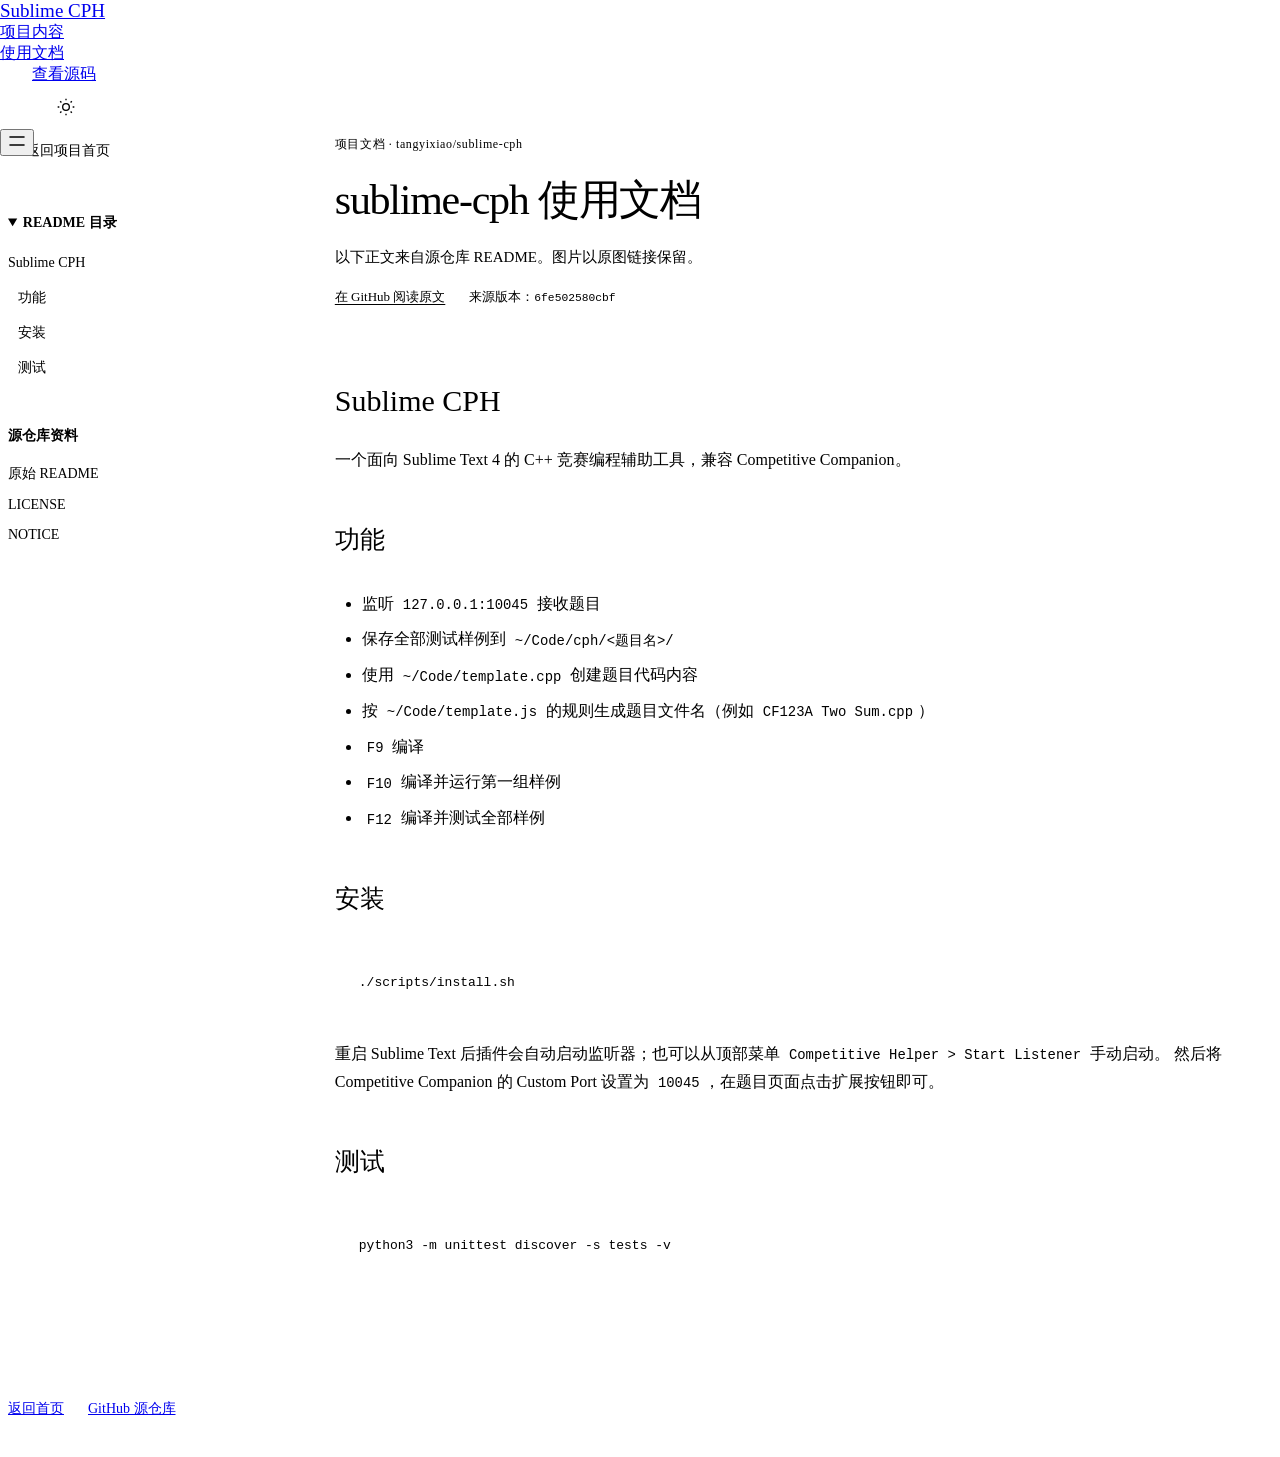
==== docs.html @ 9356278b "docs(pages): add project introduction website" ====
<!doctype html>
<html lang="zh-CN" data-project="sublime-cph" data-docs="true"><head>
<meta charset="utf-8"><meta name="viewport" content="width=device-width, initial-scale=1">
<title>sublime-cph · 使用文档</title><link rel="stylesheet" href="assets/system.css"><link rel="stylesheet" href="assets/ui/cards.css"><link rel="stylesheet" href="assets/motion/motion.css"><link rel="stylesheet" href="assets/layout/layout.css"><link rel="stylesheet" href="assets/page.css"><!-- <html lang="en" data-radius="sharp">; keep this <style> after the links: layout.css resets --ly-scale -->
<style>
:root {
  --p-bg: #fafafa; --p-surface: #f0f1f3; --p-ink: #171717; --p-muted: #595959;
  --p-accent: #1748ca; --p-accent-ink: #fafafa; --p-action: #1748ca; --p-action-ink: #fafafa;
  --p-inv-bg: #171717; --p-inv-surface: #242424; --p-inv-ink: #fafafa; --p-inv-muted: #9b9b9b;
  --p-inv-accent: #fafafa; --p-inv-accent-ink: #171717; --p-inv-action: #fafafa; --p-inv-action-ink: #171717;
  --font-display: "Geist", system-ui, sans-serif;
  --font-text: "Geist", system-ui, sans-serif;
  --font-mono: "Geist Mono", ui-monospace, "SFMono-Regular", Menlo, Consolas, monospace;
  --display-weight: 500;
  --display-tracking: -0.035em;
  --display-tracking-xl: -0.045em;
}
</style><style>html[data-theme="light"]{--p-bg:#fafafa;--p-surface:#f0f1f3;--p-ink:#171717;--p-muted:#595959;--p-accent:#1748ca;--p-accent-ink:#ffffff;--p-action:#1748ca;--p-action-ink:#ffffff;color-scheme:light}html[data-theme="dark"]{--p-bg:#131517;--p-surface:#202427;--p-ink:#f0f1f2;--p-muted:#b5bbc1;--p-accent:#a4c2ff;--p-accent-ink:#131517;--p-action:#a4c2ff;--p-action-ink:#131517;color-scheme:dark}</style><script src="assets/theme.js"></script><link rel="icon" href="favicon.svg" type="image/svg+xml">
<link rel="stylesheet" href="assets/docs.css"></head><body class="docs-page">
<header class="nav"><div class="wrap nav__bar"><a class="skip-link" href="#docs-content">跳到正文</a><a class="nav__logo" href="index.html#top">Sublime CPH</a><nav class="nav__links" aria-label="章节导航"><div class="nav__item"><a class="nav__link" href="index.html#work">项目内容</a></div><div class="nav__item"><a class="nav__link" href="docs.html">使用文档</a></div></nav><div class="nav__actions"><a class="btn btn--primary" href="https://github.com/tangyixiao/sublime-cph">查看源码</a><button class="theme-toggle" type="button" data-theme-toggle aria-label="切换深浅色" aria-pressed="false"><svg width="20" height="20" viewBox="0 0 24 24" fill="none" stroke="currentColor" stroke-width="1.6" aria-hidden="true"><circle cx="12" cy="12" r="4"/><path d="M12 2v2m0 16v2M2 12h2m16 0h2M5 5l1.5 1.5m11 11L19 19M5 19l1.5-1.5m11-11L19 5"/></svg></button></div><button class="nav__toggle" type="button" aria-expanded="false" aria-label="菜单"><svg width="18" height="18" viewBox="0 0 18 18" aria-hidden="true"><path d="M2 5h14M2 13h14" stroke="currentColor" stroke-width="1.6" stroke-linecap="round"/></svg></button></div></header>
<main class="docs-shell wrap" id="top">
<aside class="docs-sidebar" aria-label="文档导航">
<a class="docs-home" href="index.html">← 返回项目首页</a>
<details class="docs-toc" open><summary>README 目录</summary><nav aria-label="README 目录"><ol><li class="docs-level-1"><a href="#sublime-cph">Sublime CPH</a></li><li class="docs-level-2"><a href="#功能">功能</a></li><li class="docs-level-2"><a href="#安装">安装</a></li><li class="docs-level-2"><a href="#测试">测试</a></li></ol></nav></details>
<div class="docs-resources"><p>源仓库资料</p><ul><li><a href="https://github.com/tangyixiao/sublime-cph/blob/6fe502580cbfbc0ceaa8765ccc23010ea24d1a0c/README.md">原始 README</a></li><li><a href="https://github.com/tangyixiao/sublime-cph/blob/6fe502580cbfbc0ceaa8765ccc23010ea24d1a0c/LICENSE">LICENSE</a></li><li><a href="https://github.com/tangyixiao/sublime-cph/blob/6fe502580cbfbc0ceaa8765ccc23010ea24d1a0c/NOTICE">NOTICE</a></li></ul></div>
</aside>
<div class="docs-main"><header class="docs-heading"><p class="docs-eyebrow">项目文档 · tangyixiao/sublime-cph</p>
<h1>sublime-cph 使用文档</h1><p>以下正文来自源仓库 README。图片以原图链接保留。</p>
<div class="docs-source"><a href="https://github.com/tangyixiao/sublime-cph/blob/6fe502580cbfbc0ceaa8765ccc23010ea24d1a0c/README.md">在 GitHub 阅读原文</a><span>来源版本：<code>6fe502580cbf</code></span></div></header>
<article class="docs-markdown" id="docs-content" tabindex="-1"><h1 id="sublime-cph">Sublime CPH</h1>
<p>一个面向 Sublime Text 4 的 C++ 竞赛编程辅助工具，兼容 Competitive Companion。</p>
<h2 id="功能">功能</h2>
<ul>
<li>监听 <code>127.0.0.1:10045</code> 接收题目</li>
<li>保存全部测试样例到 <code>~/Code/cph/&lt;题目名&gt;/</code></li>
<li>使用 <code>~/Code/template.cpp</code> 创建题目代码内容</li>
<li>按 <code>~/Code/template.js</code> 的规则生成题目文件名（例如 <code>CF123A Two Sum.cpp</code>）</li>
<li><code>F9</code> 编译</li>
<li><code>F10</code> 编译并运行第一组样例</li>
<li><code>F12</code> 编译并测试全部样例</li>
</ul>
<h2 id="安装">安装</h2>
<pre><code class="language-bash">./scripts/install.sh
</code></pre>
<p>重启 Sublime Text 后插件会自动启动监听器；也可以从顶部菜单 <code>Competitive Helper &gt; Start Listener</code> 手动启动。
然后将 Competitive Companion 的 Custom Port 设置为 <code>10045</code>，在题目页面点击扩展按钮即可。</p>
<h2 id="测试">测试</h2>
<pre><code class="language-bash">python3 -m unittest discover -s tests -v
</code></pre>
</article>
</div></main><footer class="docs-footer wrap"><a href="index.html">返回首页</a><a href="https://github.com/tangyixiao/sublime-cph">GitHub 源仓库</a></footer>
<script type="module" src="assets/system.js"></script></body></html>
---- assets/page.css ----
/* Page composition over the unmodified taste system. Source excerpts and photographs are the work. */
:root{--font-text:"Geist","PingFang SC","Microsoft YaHei",sans-serif;--font-display:"Geist","PingFang SC","Microsoft YaHei",sans-serif}
h1,h2,h3{font-weight:500;text-wrap:balance}h1{max-width:16ch}p{line-height:1.75}.nav__logo{font-size:19px;max-width:45%;overflow-wrap:anywhere}.nav__links{margin-left:auto}.nav__actions{margin-left:32px}.project-fact{margin-top:32px;font-size:14px;color:var(--muted)}
.hero__text{min-width:0}.hero__lead{max-width:40ch}.hero__media.material-media{background:none;border:0;box-shadow:none}.hero__media.material-media> *{width:100%;height:100%;display:block}.material-media .source-preview{height:100%;min-height:480px}.project-picture{display:block;overflow:hidden;width:100%;height:100%;background:var(--surface)}.project-picture img{width:100%;height:100%;object-fit:cover;display:block}.picture--contain img{object-fit:contain}.picture--contain{background:var(--surface)}
.material-stage{overflow:hidden;min-height:0}.material-stage>.project-picture{border-radius:0;background:transparent}.material-stage .picture--contain img{object-fit:contain}.source-preview{display:flex;flex-direction:column;border:1px solid var(--line);background:var(--surface);overflow:hidden;border-radius:var(--r-lg);color:var(--ink)}.source-path{font:500 14px/1.5 var(--font-mono);padding:20px 24px;border-bottom:1px solid var(--line);overflow-wrap:anywhere}.source-preview pre{margin:0;padding:28px 24px;overflow:auto;white-space:pre-wrap;overflow-wrap:anywhere;min-height:0;font:400 15px/1.85 var(--font-mono);color:var(--ink)}
.project-fact:empty{display:none}.statement-source{margin-top:48px;height:320px}.statement-source .source-preview{height:100%}.hero--statement h1{max-width:18ch}.hero--statement .hero__lead{max-width:62ch}.hero--statement .hero__in{max-width:none}
.hero__head{display:grid;grid-template-columns:minmax(0,7fr) minmax(0,4fr);gap:72px}.hero--product h1{font-size:clamp(42px,5vw,72px);max-width:18ch;letter-spacing:-.035em;line-height:1.1}.hero--product .hero__lead{margin-top:0}.hero--product .material-stage{height:100%;min-height:260px;margin-top:32px}.product-intro{align-self:start}.product-intro .project-fact{margin-top:24px}
.work-grid{display:grid;grid-template-columns:minmax(0,5fr) minmax(0,6fr);gap:calc(100% / 12 + 24px)}.feature-rows{margin:0;padding:0;list-style:none}.feature-rows li{padding:24px 0;border-bottom:1px solid var(--line)}.feature-rows li:first-child{padding-top:0}.feature-rows h3{font-size:24px;line-height:1.4;margin:0 0 12px}.feature-rows p{margin:0;font-size:16px;line-height:1.75}.work-material{min-width:0;min-height:400px}.usage-block{height:100%;background:var(--surface);padding:32px;border:1px solid var(--line);border-radius:var(--r-lg);display:flex;flex-direction:column;gap:24px;justify-content:center}.usage-block>p{font-size:20px;margin:0}.usage-block pre{font:400 16px/1.8 var(--font-mono);margin:0;white-space:pre-wrap;overflow-wrap:anywhere}.usage-block .link{align-self:flex-start}.supporting-pictures{display:grid;grid-template-columns:1fr;gap:24px;height:100%;max-height:480px}.supporting-pictures>.project-picture{min-height:0;max-height:228px}.supporting-pictures>.project-picture:only-child{max-height:480px}
.photo-pair{display:grid;grid-template-columns:1fr 1fr;gap:24px;height:calc(100% - 140px);min-height:300px;max-height:520px}.photo-pair a{display:block;overflow:hidden}.photo-pair img{width:100%;height:100%;object-fit:cover;display:block}.flag-field{display:grid;grid-template-columns:repeat(4,1fr);gap:48px;align-items:center;justify-items:center;width:100%;height:100%}.flag-field a{display:block;width:100%;overflow:hidden}.flag-field img{display:block;width:100%;height:auto;max-height:320px;object-fit:contain;image-rendering:auto}
.closing-head{display:grid;grid-template-columns:1fr auto;gap:24px 72px;align-content:start}.closing-head h2{grid-column:1;font-size:clamp(30px,3.4vw,48px);margin:0}.closing-head>p{grid-column:1;max-width:68ch;margin:0;font-size:17px}.closing-head>.btn{grid-column:2;grid-row:1/3;align-self:start}.closing-directory{display:flex;flex-direction:column;justify-content:flex-end;min-height:0}.footer.closing>.wrap{display:grid;grid-template-rows:1fr 1fr;gap:48px}.footer__grid{display:grid;grid-template-columns:1fr 1fr;gap:48px}.footer-name{font-size:32px;line-height:1.3;font-weight:500;margin:0 0 16px}.footer__grid p{font-size:16px}.resource-links{display:grid;grid-template-columns:1fr 1fr;gap:18px 32px;align-content:start}.resource-links .link{font-size:16px;overflow-wrap:anywhere;justify-self:start}.footer__legal{display:flex;align-items:baseline;flex-wrap:wrap;gap:24px;font-size:13px;border-top:1px solid var(--line);margin-top:48px;padding-top:24px}.credits summary{cursor:pointer}.credits ul{padding-left:16px}.credits a{overflow-wrap:anywhere}
html[data-project="OJ-NEXUS"] .source-preview,html[data-project="OJ-NEXUS"] .usage-block{border-radius:4px}html[data-project="OJ-NEXUS"] *{animation:none!important}
@media(min-width:640px) and (max-width:1023px){.work-grid{grid-template-columns:1fr;gap:32px}.feature-rows{display:grid;grid-template-columns:repeat(3,1fr);gap:24px}.feature-rows li{padding:0;border:0}.feature-rows h3{font-size:20px}.work-material{min-height:260px;height:300px}.hero__head{gap:32px}.material-media .source-preview{min-height:240px}.photo-pair{height:440px}.statement-source{height:300px}}
@media(max-width:639px){.nav__logo{font-size:16px;max-width:48%}.nav__actions{margin-left:auto}.nav__actions .btn{padding-inline:16px;font-size:14px}.hero--split h1,.hero--statement h1,.hero--product h1{font-size:clamp(30px,9vw,38px);line-height:1.15;max-width:18ch}.hero__lead{font-size:18px;line-height:1.65}.project-fact{margin-top:16px;font-size:13px}.hero__media.material-media{height:auto;min-height:0;flex:1}.material-media .source-preview{min-height:0;height:100%}.source-path{padding:12px 16px;font-size:13px}.source-preview pre{padding:16px;font-size:13px;line-height:1.7}.hero__head{display:block}.hero--product .hero__lead{margin-top:20px}.hero--product .material-stage{min-height:180px;margin-top:24px;flex:1}.hero--product .hero__in{display:flex;flex-direction:column}.hero--product .product-intro .project-fact{margin-top:16px}.work-grid{grid-template-columns:1fr;gap:32px}.feature-rows{display:block}.feature-rows li{padding:16px 0}.feature-rows h3{font-size:20px;margin-bottom:8px}.feature-rows p{font-size:16px}.work-material{min-height:220px;height:260px}.usage-block{padding:24px;gap:16px}.usage-block pre{font-size:14px}.photo-pair{grid-template-columns:1fr;gap:16px;height:calc(100% - 130px);max-height:none;min-height:0}.photo-pair a{min-height:180px}.flag-field{grid-template-columns:repeat(2,1fr);gap:24px}.flag-field img{max-height:140px}.statement-source{height:220px;margin-top:24px}.closing-head{display:flex;flex-direction:column;gap:24px}.closing-head>p{font-size:16px}.closing-head>.btn{align-self:stretch}.footer.closing>.wrap{grid-template-rows:auto 1fr;gap:48px}.footer__grid{grid-template-columns:1fr;gap:24px}.footer-name{font-size:28px}.resource-links{gap:16px}.footer__legal{margin-top:32px;gap:16px}.supporting-pictures{max-height:260px;grid-template-columns:1fr 1fr;gap:12px}.supporting-pictures>.project-picture{max-height:none}.photo-pair img{object-fit:cover}#work:has(.work-grid){--hm:2}#use{--hm:2}}
.skip-link{position:absolute;left:-10000px;top:auto;width:1px;height:1px;overflow:hidden}.skip-link:focus{left:var(--gutter);top:8px;width:auto;height:auto;background:var(--bg);padding:16px;z-index:20}.hero__head>:first-child{grid-column:1}.hero__head>.product-intro{grid-column:2}.hero--product .hero__stage.material-stage{border-radius:0}
@media(min-width:640px) and (max-width:1023px){.work-material{height:42vh;min-height:320px}.supporting-pictures{max-height:none}.supporting-pictures>.project-picture:only-child{max-height:none}.supporting-pictures>.project-picture{max-height:none;flex:1}.supporting-pictures{grid-template-rows:1fr 1fr}}
@media(max-width:639px){#work:has(.work-grid),#use{--hm:1}.nav__logo{max-width:53%;font-size:15px}.nav__actions{margin-left:auto}.nav__actions .btn{padding-inline:12px}.hero--product .hero__stage.material-stage{aspect-ratio:auto;flex:1}.hero__head>:first-child,.hero__head>.product-intro{grid-column:auto}}
.theme-toggle{height:44px;width:44px;display:grid;place-items:center;flex:0 0 44px;cursor:pointer;color:var(--ink);background:transparent;border:1px solid var(--line);border-radius:var(--r-btn);margin-left:12px;transition:background 180ms,transform 180ms}.theme-toggle:hover{background:var(--surface)}.theme-toggle:active{transform:translateY(1px)}.theme-toggle:focus-visible{outline:2px solid var(--accent);outline-offset:3px}
@media(min-width:1024px){.work-material{height:500px;min-height:500px}.work-material>.source-preview{height:100%}.hero--split h1{font-size:clamp(38px,4.5vw,64px)}}
@media(max-width:639px){.nav__logo{max-width:42%;font-size:14px}.nav__actions{margin-left:auto}.nav__toggle{margin-left:8px}.theme-toggle{margin-left:8px;width:36px;flex-basis:36px;height:40px}.nav__actions .btn{font-size:13px;padding-inline:10px}.nav__logo{line-height:1.3}.hero--product h1{font-size:32px}.source-path{line-height:1.6}}
@media(min-width:1024px){.hero__head{grid-template-columns:repeat(12,minmax(0,1fr));gap:24px;align-items:start}.hero__head>:first-child{grid-column:1/span 6}.hero__head>.product-intro{grid-column:7/span 6}.hero--product h1,.hero--split h1{font-size:60px}.work-grid{grid-template-columns:repeat(12,minmax(0,1fr));gap:24px}.feature-rows{grid-column:1/span 6;padding-right:48px}.work-material{grid-column:7/span 6}.work-grid .source-preview{height:100%}}
@media(min-width:640px) and (max-width:1023px){.hero__head{display:block}.product-intro{margin-top:24px}.product-intro .hero__lead{max-width:60ch}.hero--product h1{max-width:none}.hero__head .project-fact{margin-top:16px}.hero--product .hero__stage.material-stage{margin-top:24px}}
@media(max-width:639px){.work-material{height:236px;min-height:236px}.feature-rows h3{font-size:19px}.feature-rows li{padding:14px 0}.feature-rows p{line-height:1.65}}
@media(min-width:1024px){.work-material{height:min(500px,calc(100svh - 300px));min-height:0}.hero--product h1{font-size:clamp(40px,4.16vw,60px)}}
.work-material>.source-preview{height:100%}.source-preview pre{flex:1}.usage-block{justify-content:space-between}.supporting-pictures:has(>:only-child){grid-template-rows:1fr}
/* Real quoted source can contain arrays, Markdown brackets and the word placeholder.
   Keep kit diagnostics intact, but do not outline authentic source as unfinished page copy. */
.source-preview code[data-placeholder],.usage-block code[data-placeholder],.docs-markdown [data-placeholder]{outline:none}
.hero--product .hero__stage.material-stage{background:none}
.nav:not(.is-open) .nav__actions>.theme-toggle{display:grid}
@media(max-width:639px){.nav__logo{white-space:normal;max-width:40%;font-size:13px;line-height:1.35;min-width:0}.nav__bar{gap:8px}.nav__actions{gap:8px}.nav .nav__actions>.theme-toggle{margin-left:0}}
---- assets/docs.css ----
/* Long-form README layout. Shared palette and theme controls stay authoritative. */
html[data-docs]{scroll-padding-top:110px}
.docs-page{min-height:100vh;color:var(--ink);background:var(--bg)}
.docs-page>.nav{position:fixed;inset:0 0 auto;z-index:50;background:var(--bg);border-bottom:1px solid var(--line)}
.docs-page .nav__bar{min-height:76px}
.docs-page .nav__logo{max-width:48%}
.docs-page .docs-shell{display:grid;grid-template-columns:minmax(210px,250px) minmax(0,1fr);gap:clamp(36px,6vw,96px);padding-top:126px;padding-bottom:96px;align-items:start;min-height:0;height:auto}
.docs-sidebar{position:sticky;top:108px;min-width:0;max-height:calc(100vh - 132px);overflow:auto;scrollbar-width:thin;padding-right:12px;font-size:14px}
.docs-home{display:inline-block;font-size:14px;font-weight:500;color:var(--ink);text-decoration:none;padding-block:8px}
.docs-home:hover{color:var(--accent)}
.docs-toc{margin-top:24px;border-top:1px solid var(--line);padding-top:20px}
.docs-toc summary{font-weight:600;cursor:pointer;line-height:1.5}
.docs-toc ol,.docs-resources ul{list-style:none;padding:0;margin:16px 0 0}
.docs-toc li{margin:0 0 8px;line-height:1.5;overflow-wrap:anywhere}
.docs-toc .docs-level-2{padding-left:10px}.docs-toc .docs-level-3{padding-left:22px}
.docs-toc a,.docs-resources a{color:var(--muted);text-decoration:none;display:inline-block;padding-block:3px}
.docs-toc a:hover,.docs-resources a:hover{color:var(--ink);text-decoration:underline;text-underline-offset:4px}
.docs-resources{border-top:1px solid var(--line);margin-top:24px;padding-top:20px}
.docs-resources>p{margin:0;font-weight:600;line-height:1.5}.docs-resources li{margin-bottom:8px;overflow-wrap:anywhere}
.docs-main{min-width:0;max-width:900px}
.docs-heading{padding-bottom:32px;margin-bottom:40px;border-bottom:1px solid var(--line)}
.docs-eyebrow{font-size:12px;letter-spacing:.05em;color:var(--muted);overflow-wrap:anywhere;margin:0 0 20px}
.docs-heading h1{font-size:clamp(28px,3.4vw,42px);line-height:1.2;letter-spacing:-.03em;max-width:none;margin:0 0 20px;overflow-wrap:anywhere}
.docs-heading>p:not(.docs-eyebrow){font-size:15px;color:var(--muted);line-height:1.7;margin:0 0 16px}
.docs-source{display:flex;gap:12px 24px;flex-wrap:wrap;font-size:13px;line-height:1.6;color:var(--muted)}
.docs-source a,.docs-markdown a{color:var(--accent);text-decoration:underline;text-underline-offset:3px;overflow-wrap:anywhere}
.docs-markdown{font-size:16px;line-height:1.85;overflow-wrap:anywhere;min-width:0}
.docs-markdown>:first-child{margin-top:0}.docs-markdown>:last-child{margin-bottom:0}
.docs-markdown h1,.docs-markdown h2,.docs-markdown h3,.docs-markdown h4,.docs-markdown h5,.docs-markdown h6{max-width:none;scroll-margin-top:110px;line-height:1.4;text-wrap:initial}
.docs-markdown h1{font-size:30px;margin:48px 0 24px}.docs-markdown h2{font-size:25px;margin:48px 0 20px;padding-bottom:12px;border-bottom:1px solid var(--line)}
.docs-markdown h3{font-size:20px;margin:36px 0 16px}.docs-markdown h4,.docs-markdown h5,.docs-markdown h6{font-size:17px;margin:28px 0 14px}
.docs-markdown p,.docs-markdown ul,.docs-markdown ol,.docs-markdown blockquote,.docs-markdown pre,.docs-markdown table{margin:0 0 22px}
.docs-markdown ul,.docs-markdown ol{padding-left:1.7em}.docs-markdown li{margin-bottom:6px}.docs-markdown li>p{margin-bottom:10px}
.docs-markdown strong{font-weight:650}.docs-markdown hr{border:0;border-top:1px solid var(--line);margin:36px 0}
.docs-markdown blockquote{border-left:3px solid var(--line);padding:4px 0 4px 20px;color:var(--muted)}.docs-markdown blockquote>:last-child{margin-bottom:0}
.docs-markdown pre{background:var(--surface);border:1px solid var(--line);padding:20px 24px;max-width:100%;overflow:auto;border-radius:4px;white-space:pre;tab-size:4}
.docs-markdown code,.docs-source code{font-family:var(--font-mono,ui-monospace,Consolas,monospace);font-size:.87em}
.docs-markdown :not(pre)>code{background:var(--surface);padding:.12em .35em;border-radius:3px;box-decoration-break:clone}
.docs-markdown pre code{font-size:13px;line-height:1.8;white-space:pre;overflow-wrap:normal;color:var(--ink)}
.docs-markdown table{display:block;max-width:100%;overflow-x:auto;border-collapse:collapse;font-size:14px;line-height:1.65}
.docs-markdown th,.docs-markdown td{padding:12px 16px;border:1px solid var(--line);text-align:left;min-width:100px}
.docs-markdown th{font-weight:600;background:var(--surface)}.docs-markdown .docs-image-link{font-size:14px}
.docs-page .footer.closing,.docs-page .footer.closing>.wrap{height:auto;min-height:0;max-height:none;display:block}
.docs-page .footer.closing{padding-top:56px;padding-bottom:32px}.docs-page .closing-head{margin-bottom:48px}
.docs-footer{display:flex;gap:24px;padding-top:24px;padding-bottom:32px;border-top:1px solid var(--line);font-size:14px}
.docs-page :focus-visible{outline:2px solid var(--accent);outline-offset:4px}
@media(max-width:1023px){.docs-page .docs-shell{grid-template-columns:minmax(180px,210px) minmax(0,1fr);gap:32px}.docs-markdown{font-size:15px}}
@media(max-width:767px){.docs-page .nav__bar{min-height:68px}.docs-page .docs-shell{display:block;padding-top:100px;padding-bottom:56px}.docs-sidebar{position:static;max-height:none;overflow:visible;padding:0;margin-bottom:36px}.docs-toc{margin-top:16px;padding-top:16px}.docs-toc nav{max-height:260px;overflow:auto;padding-right:8px}.docs-resources{margin-top:16px;padding-top:16px}.docs-resources ul{display:flex;flex-wrap:wrap;gap:4px 20px;margin-top:8px}.docs-resources li{margin:0}.docs-heading{margin-bottom:28px;padding-bottom:24px}.docs-heading h1{font-size:29px}.docs-markdown h1{font-size:25px}.docs-markdown h2{font-size:22px;margin-top:36px}.docs-markdown h3{font-size:19px}.docs-markdown pre{padding:16px}.docs-markdown th,.docs-markdown td{padding:10px 12px}.docs-source{gap:8px 16px}}
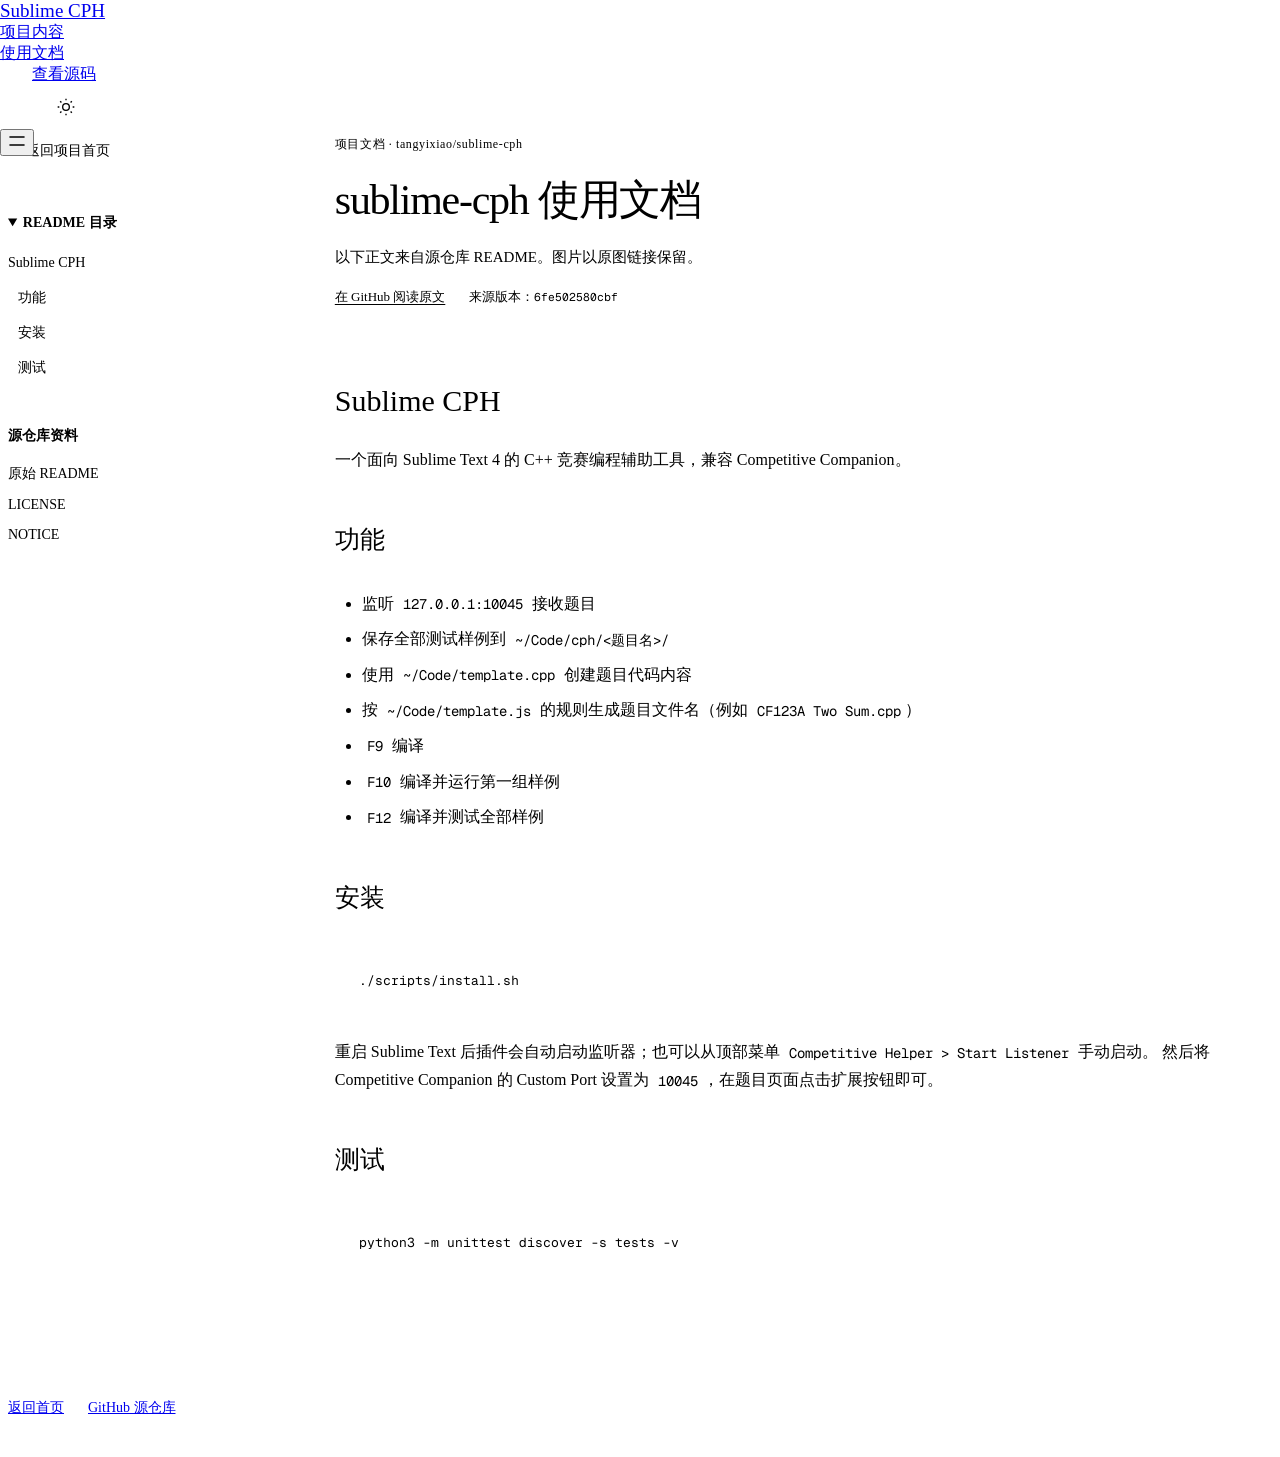
==== commit 6221a465: "docs(pages): polish source and mobile presentation" ====
--- a/docs.html
+++ b/docs.html
@@ -1,7 +1,7 @@
 <!doctype html>
 <html lang="zh-CN" data-project="sublime-cph" data-docs="true"><head>
 <meta charset="utf-8"><meta name="viewport" content="width=device-width, initial-scale=1">
-<title>sublime-cph · 使用文档</title><link rel="stylesheet" href="assets/system.css"><link rel="stylesheet" href="assets/ui/cards.css"><link rel="stylesheet" href="assets/motion/motion.css"><link rel="stylesheet" href="assets/layout/layout.css"><link rel="stylesheet" href="assets/page.css"><!-- <html lang="en" data-radius="sharp">; keep this <style> after the links: layout.css resets --ly-scale -->
+<title>sublime-cph · 使用文档</title><link rel="stylesheet" href="assets/system.css"><link rel="stylesheet" href="assets/ui/cards.css"><link rel="stylesheet" href="assets/motion/motion.css"><link rel="stylesheet" href="assets/layout/layout.css"><link rel="stylesheet" href="assets/fonts/fonts.css"><link rel="stylesheet" href="assets/page.css"><!-- <html lang="en" data-radius="sharp">; keep this <style> after the links: layout.css resets --ly-scale -->
 <style>
 :root {
   --p-bg: #fafafa; --p-surface: #f0f1f3; --p-ink: #171717; --p-muted: #595959;
--- a/assets/fonts/fonts.css
+++ b/assets/fonts/fonts.css
@@ -0,0 +1,42 @@
+@font-face {
+  font-family: 'Geist';
+  font-style: normal;
+  font-weight: 400;
+  font-display: swap;
+  src: url(c2bef016fb9b4bcd.woff2) format('truetype');
+}
+@font-face {
+  font-family: 'Geist';
+  font-style: normal;
+  font-weight: 500;
+  font-display: swap;
+  src: url(541119bccb21575e.woff2) format('truetype');
+}
+@font-face {
+  font-family: 'Geist';
+  font-style: normal;
+  font-weight: 600;
+  font-display: swap;
+  src: url(011cb50bc76b8e25.woff2) format('truetype');
+}
+@font-face {
+  font-family: 'Geist';
+  font-style: normal;
+  font-weight: 700;
+  font-display: swap;
+  src: url(e374eee52bb36e03.woff2) format('truetype');
+}
+@font-face {
+  font-family: 'Geist Mono';
+  font-style: normal;
+  font-weight: 400;
+  font-display: swap;
+  src: url(706d7515d64b1e19.woff2) format('truetype');
+}
+@font-face {
+  font-family: 'Geist Mono';
+  font-style: normal;
+  font-weight: 500;
+  font-display: swap;
+  src: url(e858776f9ad0d058.woff2) format('truetype');
+}
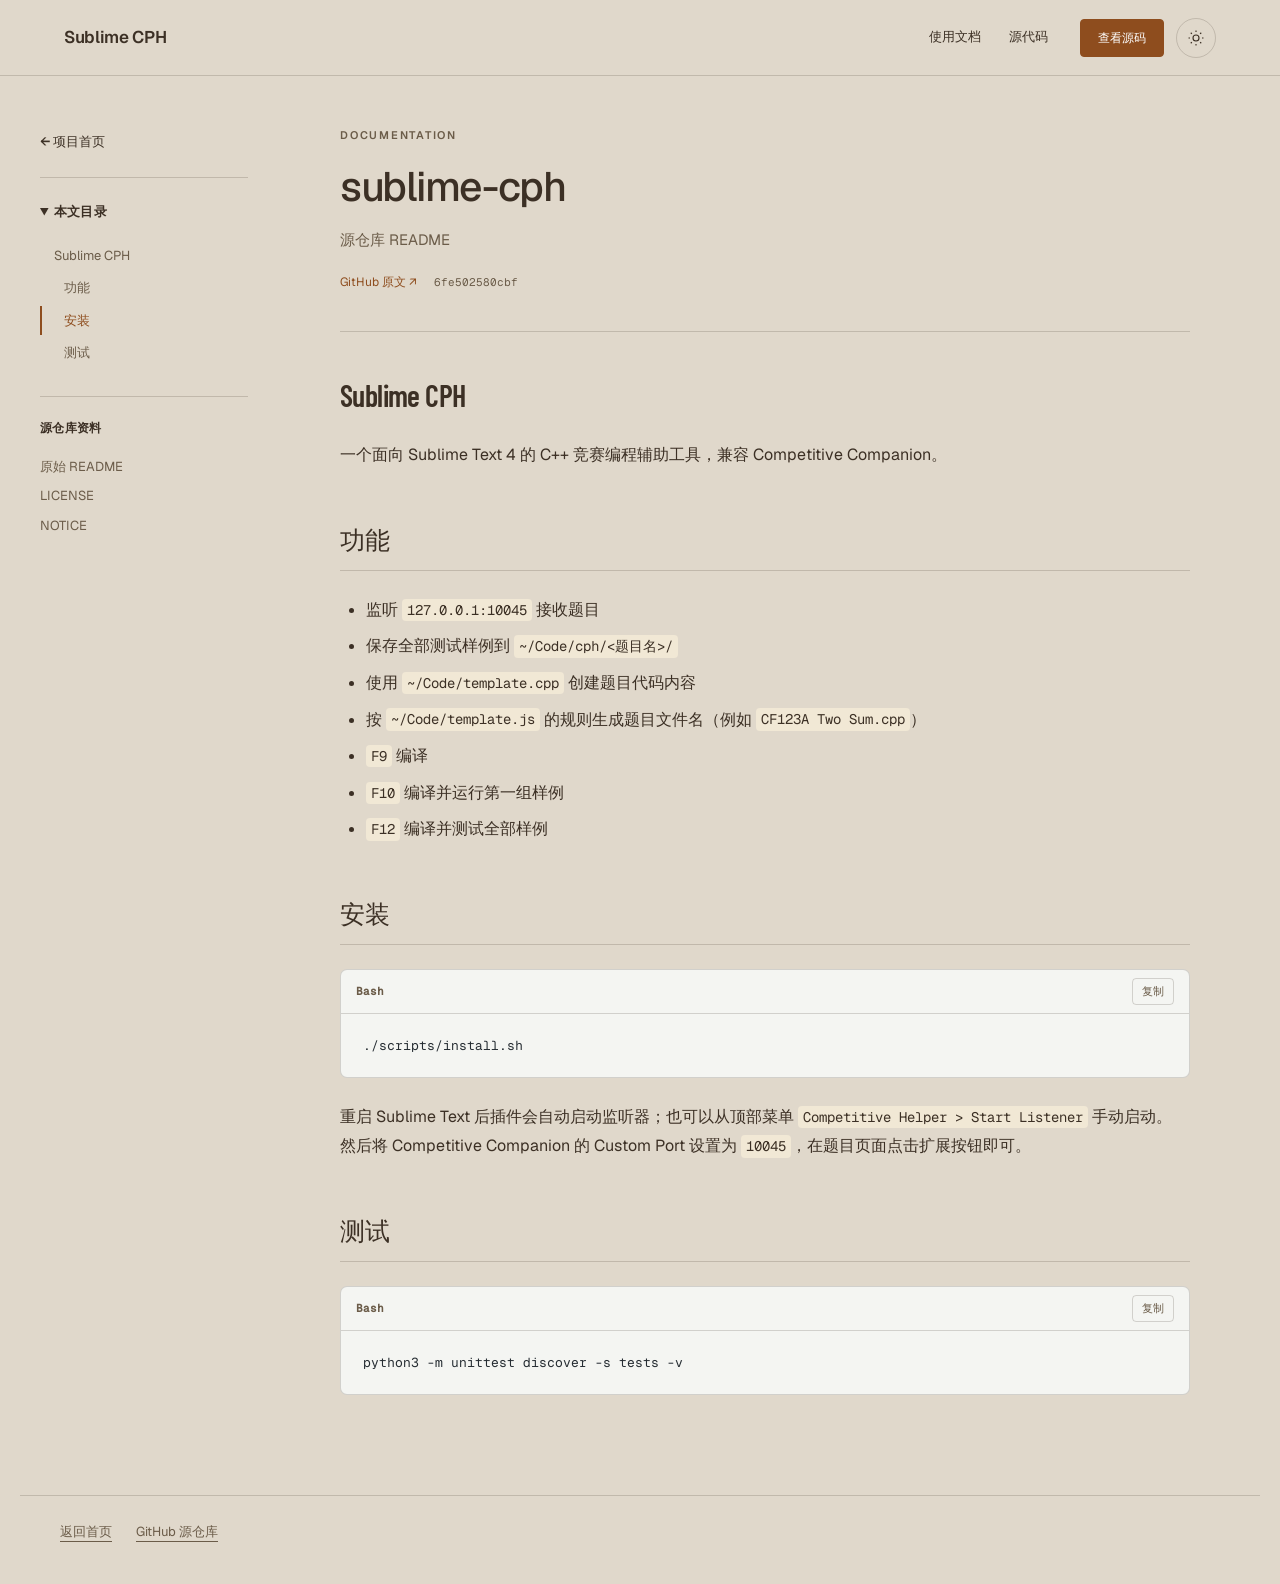
==== commit 587a6d6c: "docs(pages): polish source and mobile presentation" ====
--- a/docs.html
+++ b/docs.html
@@ -1,35 +1,15 @@
-<!doctype html>
-<html lang="zh-CN" data-project="sublime-cph" data-docs="true"><head>
-<meta charset="utf-8"><meta name="viewport" content="width=device-width, initial-scale=1">
-<title>sublime-cph · 使用文档</title><link rel="stylesheet" href="assets/system.css"><link rel="stylesheet" href="assets/ui/cards.css"><link rel="stylesheet" href="assets/motion/motion.css"><link rel="stylesheet" href="assets/layout/layout.css"><link rel="stylesheet" href="assets/fonts/fonts.css"><link rel="stylesheet" href="assets/page.css"><!-- <html lang="en" data-radius="sharp">; keep this <style> after the links: layout.css resets --ly-scale -->
-<style>
-:root {
-  --p-bg: #fafafa; --p-surface: #f0f1f3; --p-ink: #171717; --p-muted: #595959;
-  --p-accent: #1748ca; --p-accent-ink: #fafafa; --p-action: #1748ca; --p-action-ink: #fafafa;
-  --p-inv-bg: #171717; --p-inv-surface: #242424; --p-inv-ink: #fafafa; --p-inv-muted: #9b9b9b;
-  --p-inv-accent: #fafafa; --p-inv-accent-ink: #171717; --p-inv-action: #fafafa; --p-inv-action-ink: #171717;
-  --font-display: "Geist", system-ui, sans-serif;
-  --font-text: "Geist", system-ui, sans-serif;
-  --font-mono: "Geist Mono", ui-monospace, "SFMono-Regular", Menlo, Consolas, monospace;
-  --display-weight: 500;
-  --display-tracking: -0.035em;
-  --display-tracking-xl: -0.045em;
-}
-</style><style>html[data-theme="light"]{--p-bg:#fafafa;--p-surface:#f0f1f3;--p-ink:#171717;--p-muted:#595959;--p-accent:#1748ca;--p-accent-ink:#ffffff;--p-action:#1748ca;--p-action-ink:#ffffff;color-scheme:light}html[data-theme="dark"]{--p-bg:#131517;--p-surface:#202427;--p-ink:#f0f1f2;--p-muted:#b5bbc1;--p-accent:#a4c2ff;--p-accent-ink:#131517;--p-action:#a4c2ff;--p-action-ink:#131517;color-scheme:dark}</style><script src="assets/theme.js"></script><link rel="icon" href="favicon.svg" type="image/svg+xml">
-<link rel="stylesheet" href="assets/docs.css"></head><body class="docs-page">
-<header class="nav"><div class="wrap nav__bar"><a class="skip-link" href="#docs-content">跳到正文</a><a class="nav__logo" href="index.html#top">Sublime CPH</a><nav class="nav__links" aria-label="章节导航"><div class="nav__item"><a class="nav__link" href="index.html#work">项目内容</a></div><div class="nav__item"><a class="nav__link" href="docs.html">使用文档</a></div></nav><div class="nav__actions"><a class="btn btn--primary" href="https://github.com/tangyixiao/sublime-cph">查看源码</a><button class="theme-toggle" type="button" data-theme-toggle aria-label="切换深浅色" aria-pressed="false"><svg width="20" height="20" viewBox="0 0 24 24" fill="none" stroke="currentColor" stroke-width="1.6" aria-hidden="true"><circle cx="12" cy="12" r="4"/><path d="M12 2v2m0 16v2M2 12h2m16 0h2M5 5l1.5 1.5m11 11L19 19M5 19l1.5-1.5m11-11L19 5"/></svg></button></div><button class="nav__toggle" type="button" aria-expanded="false" aria-label="菜单"><svg width="18" height="18" viewBox="0 0 18 18" aria-hidden="true"><path d="M2 5h14M2 13h14" stroke="currentColor" stroke-width="1.6" stroke-linecap="round"/></svg></button></div></header>
-<main class="docs-shell wrap" id="top">
-<aside class="docs-sidebar" aria-label="文档导航">
-<a class="docs-home" href="index.html">← 返回项目首页</a>
-<details class="docs-toc" open><summary>README 目录</summary><nav aria-label="README 目录"><ol><li class="docs-level-1"><a href="#sublime-cph">Sublime CPH</a></li><li class="docs-level-2"><a href="#功能">功能</a></li><li class="docs-level-2"><a href="#安装">安装</a></li><li class="docs-level-2"><a href="#测试">测试</a></li></ol></nav></details>
-<div class="docs-resources"><p>源仓库资料</p><ul><li><a href="https://github.com/tangyixiao/sublime-cph/blob/6fe502580cbfbc0ceaa8765ccc23010ea24d1a0c/README.md">原始 README</a></li><li><a href="https://github.com/tangyixiao/sublime-cph/blob/6fe502580cbfbc0ceaa8765ccc23010ea24d1a0c/LICENSE">LICENSE</a></li><li><a href="https://github.com/tangyixiao/sublime-cph/blob/6fe502580cbfbc0ceaa8765ccc23010ea24d1a0c/NOTICE">NOTICE</a></li></ul></div>
-</aside>
-<div class="docs-main"><header class="docs-heading"><p class="docs-eyebrow">项目文档 · tangyixiao/sublime-cph</p>
-<h1>sublime-cph 使用文档</h1><p>以下正文来自源仓库 README。图片以原图链接保留。</p>
-<div class="docs-source"><a href="https://github.com/tangyixiao/sublime-cph/blob/6fe502580cbfbc0ceaa8765ccc23010ea24d1a0c/README.md">在 GitHub 阅读原文</a><span>来源版本：<code>6fe502580cbf</code></span></div></header>
-<article class="docs-markdown" id="docs-content" tabindex="-1"><h1 id="sublime-cph">Sublime CPH</h1>
+<!doctype html><html lang="zh-CN" data-docs="v3" data-project="sublime-cph"><head>
+<meta charset="utf-8"><meta name="viewport" content="width=device-width,initial-scale=1">
+<title>sublime-cph · 文档</title><link rel="stylesheet" href="assets/fonts/fonts.css"><link rel="stylesheet" href="assets/fonts/display.css"><link rel="stylesheet" href="assets/site.css"><link rel="stylesheet" href="assets/docs-v3.css"><link rel="stylesheet" href="assets/three/view3d.css"><link rel="stylesheet" href="assets/polish.css"><style>:root{--font-body:"Geist","PingFang SC","Microsoft YaHei",sans-serif;--font-text:var(--font-body);--model-accent:var(--accent);--font-display:"Barlow Condensed","Songti SC","SimSun",serif;--font-mono:"Geist Mono","SFMono-Regular",Consolas,monospace}html[data-theme="light"]{--bg:#E0D8CB;--surface:#F1E8D5;--ink:#3C3025;--muted:#6b5c49;--accent:#8e4d1e;--accent-ink:#FFFFFF;--line:color-mix(in srgb,#3C3025 19%,transparent);color-scheme:light}html[data-theme="dark"]{--bg:#242019;--surface:#373025;--ink:#F3E7D2;--muted:#b9a589;--accent:#f1b16c;--accent-ink:#000000;--line:color-mix(in srgb,#F3E7D2 19%,transparent);color-scheme:dark}</style><script src="assets/theme.js"></script><link rel="stylesheet" href="assets/docs-v3.css"></head>
+<body class="docs-page"><header class="nav site-nav"><div class="wrap nav-inner"><a class="skip-link" href="#docs-content">跳到正文</a><a class="site-brand" href="index.html">Sublime CPH</a><nav class="site-links" aria-label="项目导航"><a href="docs.html">使用文档</a><a href="https://github.com/tangyixiao/sublime-cph">源代码</a></nav><div class="nav-controls"><a class="btn nav-cta" href="https://github.com/tangyixiao/sublime-cph">查看源码</a><button class="site-theme" type="button" data-theme-toggle aria-label="切换深浅色" aria-pressed="false"><svg width="18" height="18" viewBox="0 0 24 24" fill="none" stroke="currentColor" stroke-width="1.5" aria-hidden="true"><circle cx="12" cy="12" r="4"/><path d="M12 2v2m0 16v2M2 12h2m16 0h2M5 5l1.5 1.5m11 11L19 19M5 19l1.5-1.5m11-11L19 5"/></svg></button><button class="site-menu-toggle" data-menu-toggle type="button" aria-label="菜单" aria-expanded="false" aria-controls="site-drawer"><svg width="20" height="20" viewBox="0 0 20 20" fill="none" stroke="currentColor" stroke-width="1.4" aria-hidden="true"><path d="M3 6h14M3 14h14"/></svg></button></div></div><nav class="site-drawer" id="site-drawer" hidden><a href="index.html">项目首页</a><a href="docs.html">使用文档</a><a href="https://github.com/tangyixiao/sublime-cph">查看源码</a><p class="drawer-note">Sublime CPH</p></nav></header><div class="docs-shell" id="top">
+<aside class="docs-sidebar"><a class="docs-back" href="index.html">← 项目首页</a>
+<details class="docs-toc" open><summary>本文目录</summary><nav aria-label="文档目录"><ol><li class="docs-level-1"><a href="#sublime-cph">Sublime CPH</a></li><li class="docs-level-2"><a href="#功能">功能</a></li><li class="docs-level-2"><a href="#安装">安装</a></li><li class="docs-level-2"><a href="#测试">测试</a></li></ol></nav></details>
+<div class="docs-resources"><h2>源仓库资料</h2><ul><li><a href="https://github.com/tangyixiao/sublime-cph/blob/6fe502580cbfbc0ceaa8765ccc23010ea24d1a0c/README.md">原始 README</a></li><li><a href="https://github.com/tangyixiao/sublime-cph/blob/6fe502580cbfbc0ceaa8765ccc23010ea24d1a0c/LICENSE">LICENSE</a></li><li><a href="https://github.com/tangyixiao/sublime-cph/blob/6fe502580cbfbc0ceaa8765ccc23010ea24d1a0c/NOTICE">NOTICE</a></li></ul></div></aside>
+<main class="docs-main"><header class="docs-intro"><p class="docs-eyebrow">DOCUMENTATION</p>
+<h1>sublime-cph</h1><p>源仓库 README</p><div class="docs-source"><a href="https://github.com/tangyixiao/sublime-cph/blob/6fe502580cbfbc0ceaa8765ccc23010ea24d1a0c/README.md">GitHub 原文 ↗</a><code>6fe502580cbf</code></div></header>
+<article class="docs-markdown" id="docs-content" tabindex="-1"><h1 id="sublime-cph">Sublime CPH<a class="docs-heading-anchor" href="#sublime-cph" aria-label="此标题的固定链接">#</a></h1>
 <p>一个面向 Sublime Text 4 的 C++ 竞赛编程辅助工具，兼容 Competitive Companion。</p>
-<h2 id="功能">功能</h2>
+<h2 id="功能">功能<a class="docs-heading-anchor" href="#功能" aria-label="此标题的固定链接">#</a></h2>
 <ul>
 <li>监听 <code>127.0.0.1:10045</code> 接收题目</li>
 <li>保存全部测试样例到 <code>~/Code/cph/&lt;题目名&gt;/</code></li>
@@ -39,14 +19,11 @@
 <li><code>F10</code> 编译并运行第一组样例</li>
 <li><code>F12</code> 编译并测试全部样例</li>
 </ul>
-<h2 id="安装">安装</h2>
-<pre><code class="language-bash">./scripts/install.sh
-</code></pre>
-<p>重启 Sublime Text 后插件会自动启动监听器；也可以从顶部菜单 <code>Competitive Helper &gt; Start Listener</code> 手动启动。
+<h2 id="安装">安装<a class="docs-heading-anchor" href="#安装" aria-label="此标题的固定链接">#</a></h2>
+<div class="docs-code" data-code-block><div class="docs-code-toolbar"><span class="docs-code-language">Bash</span><button class="docs-code-copy" type="button" data-copy-code aria-label="复制代码">复制</button><span class="docs-copy-status" role="status" aria-live="polite"></span></div><pre tabindex="0"><code class="highlight language-bash" data-language="bash">./scripts/install.sh
+</code></pre></div><p>重启 Sublime Text 后插件会自动启动监听器；也可以从顶部菜单 <code>Competitive Helper &gt; Start Listener</code> 手动启动。
 然后将 Competitive Companion 的 Custom Port 设置为 <code>10045</code>，在题目页面点击扩展按钮即可。</p>
-<h2 id="测试">测试</h2>
-<pre><code class="language-bash">python3 -m unittest discover -s tests -v
-</code></pre>
-</article>
-</div></main><footer class="docs-footer wrap"><a href="index.html">返回首页</a><a href="https://github.com/tangyixiao/sublime-cph">GitHub 源仓库</a></footer>
-<script type="module" src="assets/system.js"></script></body></html>+<h2 id="测试">测试<a class="docs-heading-anchor" href="#测试" aria-label="此标题的固定链接">#</a></h2>
+<div class="docs-code" data-code-block><div class="docs-code-toolbar"><span class="docs-code-language">Bash</span><button class="docs-code-copy" type="button" data-copy-code aria-label="复制代码">复制</button><span class="docs-copy-status" role="status" aria-live="polite"></span></div><pre tabindex="0"><code class="highlight language-bash" data-language="bash">python3<span class="tok-w"> </span>-m<span class="tok-w"> </span>unittest<span class="tok-w"> </span>discover<span class="tok-w"> </span>-s<span class="tok-w"> </span>tests<span class="tok-w"> </span>-v
+</code></pre></div></article>
+</main></div><footer class="docs-footer"><a href="index.html">返回首页</a><a href="https://github.com/tangyixiao/sublime-cph">GitHub 源仓库</a></footer><script src="assets/docs-v3.js" defer></script><script src="assets/site.js" defer></script></body></html>
--- a/assets/fonts/display.css
+++ b/assets/fonts/display.css
@@ -0,0 +1,14 @@
+@font-face {
+  font-family: 'Barlow Condensed';
+  font-style: normal;
+  font-weight: 400;
+  font-display: swap;
+  src: url(a36a2df94698fcef.woff2) format('truetype');
+}
+@font-face {
+  font-family: 'Barlow Condensed';
+  font-style: normal;
+  font-weight: 600;
+  font-display: swap;
+  src: url(501f76ca195ed91f.woff2) format('truetype');
+}
--- a/assets/site.css
+++ b/assets/site.css
@@ -0,0 +1,26 @@
+/* Shared accessibility and reading primitives. Project compositions are separate. */
+*{box-sizing:border-box}html{scroll-behavior:smooth;scroll-padding-top:90px}body{margin:0;background:var(--bg);color:var(--ink);font:400 16px/1.75 var(--font-body);-webkit-font-smoothing:antialiased}a{color:inherit;text-decoration-thickness:1px;text-underline-offset:5px}button,input{font:inherit}button,a{-webkit-tap-highlight-color:transparent}button{cursor:pointer}button:focus-visible,a:focus-visible,input:focus-visible{outline:3px solid var(--accent);outline-offset:4px}img{display:block;max-width:100%;height:auto}p{margin:0 0 1em}h1,h2,h3{line-height:1.18;font-weight:500;margin:0;text-wrap:balance}h1,h2{font-family:var(--font-display)}h1{letter-spacing:-.055em}h2{font-size:clamp(30px,4vw,54px);letter-spacing:-.035em}h3{font-size:21px}ul{padding-left:1.2em}.wrap{max-width:1440px;margin:auto;padding:0 64px}.eyebrow{font:500 12px/1.5 var(--font-mono);letter-spacing:.12em;text-transform:uppercase;color:var(--accent)}.lede{font-size:clamp(17px,1.7vw,22px);line-height:1.75;color:var(--muted);max-width:42em}.kicker{display:inline-flex;gap:12px;align-items:center;font:500 12px/1.6 var(--font-mono);letter-spacing:.06em}.kicker:before{content:"";width:7px;height:7px;border-radius:50%;background:var(--accent)}.btn{display:inline-flex;justify-content:center;align-items:center;gap:14px;min-height:48px;padding:12px 24px;border:1px solid var(--accent);background:var(--accent);color:var(--accent-ink);text-decoration:none;border-radius:4px;font:500 14px/1.5 var(--font-body);transition:transform .18s,filter .18s}.btn:hover{transform:translateY(-2px);filter:brightness(1.08)}.btn:active{transform:translateY(1px)}.btn.secondary{background:transparent;color:var(--ink);border-color:var(--line)}.actions{display:flex;flex-wrap:wrap;align-items:center;gap:14px;margin-top:32px}.text-link{font-size:14px;color:var(--muted)}.section{padding:100px 0}.section-heading{display:flex;align-items:baseline;gap:32px;justify-content:space-between;margin-bottom:48px}.section-heading p{max-width:34em;color:var(--muted);margin:0}.top-rule{border-top:1px solid var(--line)}.section-number{font:12px var(--font-mono);color:var(--accent);margin-bottom:20px}.status-note{color:var(--muted);max-width:65em;font-size:14px}.caps{list-style:none;padding:0;margin:0}.caps li{padding:26px 0;border-top:1px solid var(--line)}.caps h3{margin-bottom:12px}.caps p{color:var(--muted);margin:0;font-size:15px}.source-area{min-width:0}.source-link{font:12px/1.6 var(--font-mono);color:var(--muted);display:block;margin:0 0 14px;overflow-wrap:anywhere}.source-area>.docs-code{margin-top:0}.code-layout{display:grid;grid-template-columns:minmax(0,1fr) minmax(0,1.2fr);gap:80px;align-items:start}.site-footer{padding:56px 0 30px;border-top:1px solid var(--line)}.footer-top{display:flex;gap:40px;justify-content:space-between;align-items:center;margin-bottom:42px}.footer-name{font-family:var(--font-display);font-size:30px;letter-spacing:-.025em}.footer-links{display:flex;gap:24px;flex-wrap:wrap;font-size:13px;color:var(--muted)}.footer-bottom{font:11px/1.8 var(--font-mono);display:flex;justify-content:space-between;gap:24px;color:var(--muted)}.footer-bottom details{max-width:65%}.footer-bottom summary{cursor:pointer}.footer-bottom ul{padding-left:18px}.footer-bottom a{overflow-wrap:anywhere}
+/* One functional navigation shell; the projects keep their own typography and art. */
+.site-nav{position:sticky;top:0;z-index:60;height:76px;background:var(--bg);border-bottom:1px solid var(--line)}.nav-inner{height:100%;display:flex;align-items:center;gap:32px}.site-brand{font:600 17px/1.3 var(--font-body);letter-spacing:-.02em;text-decoration:none;max-width:38%;overflow-wrap:anywhere}.site-links{margin-left:auto;display:flex;gap:28px;align-items:center}.site-links a{font-size:13px;text-decoration:none;position:relative}.site-links a:after{content:"";position:absolute;bottom:-6px;left:0;width:0;height:1px;background:currentColor;transition:width .2s}.site-links a:hover:after{width:100%}.nav-controls{display:flex;align-items:center;gap:12px}.nav-cta{min-height:38px;padding:9px 17px;font-size:12px}.site-theme,.site-menu-toggle{height:40px;width:40px;display:grid;place-items:center;color:var(--ink);border:1px solid var(--line);background:transparent;border-radius:50%;padding:0}.site-theme:hover,.site-menu-toggle:hover{background:var(--surface)}.site-menu-toggle{display:none;border-radius:4px}.skip-link{position:absolute;left:-9999px;top:8px;background:var(--bg);padding:12px;z-index:90}.skip-link:focus{left:20px}.site-drawer{display:none}.site-nav.is-open .site-drawer{display:flex}.site-drawer{position:fixed;inset:76px 0 0;background:var(--bg);padding:48px 24px;flex-direction:column;gap:24px;font-size:26px}.site-drawer a{text-decoration:none}.site-drawer .drawer-note{font-size:14px;color:var(--muted);margin-top:auto}.site-drawer[hidden]{display:none!important}
+/* Atlas — a copper and parchment historical folio. */
+.atlas-hero{position:relative;padding:52px 0 70px;overflow:hidden}.atlas-dateline{display:flex;justify-content:space-between;border-block:1px solid var(--line);padding:12px 0;font:12px var(--font-mono);letter-spacing:.15em}.atlas-title{font-size:clamp(72px,12vw,176px);letter-spacing:.02em;text-align:center;margin:44px 0 14px;font-family:var(--font-display);font-weight:400}.atlas-subtitle{font:italic clamp(16px,2vw,26px) var(--font-display);text-align:center;color:var(--muted);margin-bottom:38px}.atlas-grid{display:grid;grid-template-columns:minmax(0,1fr) minmax(0,1.65fr);gap:72px;align-items:center}.atlas-grid .project-3d{min-height:480px}.atlas-copy{border-left:3px solid var(--accent);padding-left:30px}.atlas-copy h2{font-size:36px;margin:14px 0 24px}.atlas-flags{display:grid;grid-template-columns:repeat(4,1fr);gap:24px;border-block:1px solid var(--line);padding:40px 0}.atlas-flags a{display:flex;align-items:center;justify-content:center;min-height:100px}.atlas-flags img{max-height:140px;object-fit:contain}.atlas-margins{display:grid;grid-template-columns:180px minmax(0,1fr) minmax(0,1fr);gap:50px}.atlas-margins .caps li:first-child{border-top:0;padding-top:0}
+/* Editorial — an actual reading room, with a red pencil interaction. */
+.editorial-hero{padding:80px 0 60px}.editorial-masthead{display:flex;justify-content:space-between;gap:30px;border-bottom:3px double var(--line);padding-bottom:16px;font:12px var(--font-mono);letter-spacing:.08em}.editorial-columns{display:grid;grid-template-columns:minmax(0,1.25fr) minmax(0,.75fr);gap:90px;margin-top:58px}.editorial-title{font-size:clamp(58px,7.3vw,112px);font-weight:400;letter-spacing:-.035em}.editorial-title em{font-weight:400;color:var(--accent)}.editorial-intro{margin-top:36px;max-width:34em}.editorial-side{border-left:1px solid var(--line);padding-left:40px}.editorial-side .project-3d{min-height:380px}.editorial-note{font:italic 18px/1.8 var(--font-display);color:var(--muted);margin-top:24px}.proof-sheet{border:1px solid var(--line);padding:48px;background:var(--surface);position:relative}.proof-sheet:before{content:"01 / EDIT";font:11px var(--font-mono);color:var(--accent);display:block;margin-bottom:28px}.proof-sentence{font:400 clamp(24px,3vw,42px)/1.8 var(--font-display);letter-spacing:-.01em;margin-bottom:24px}.proof-sentence del{text-decoration-color:var(--accent);text-decoration-thickness:2px;color:var(--muted)}.proof-sentence ins{text-decoration:none;color:var(--accent);border-bottom:2px solid var(--accent)}.proof-sheet button{background:transparent;border:0;border-bottom:1px solid var(--accent);color:var(--accent);padding:6px 0;font-size:13px}.editorial-content{display:grid;grid-template-columns:minmax(0,1fr) minmax(0,1fr);gap:90px}.editorial-content .caps{counter-reset:entry}.editorial-content .caps li{counter-increment:entry;position:relative;padding-left:48px}.editorial-content .caps li:before{content:"0" counter(entry);position:absolute;left:0;top:28px;font:12px var(--font-mono);color:var(--accent)}
+/* Academic folio — paper, typography and a genuine template preview. */
+.folio-hero{padding:70px 0}.folio-topline{display:flex;gap:40px;align-items:center}.folio-seal{height:72px;width:72px;border:1px solid var(--accent);border-radius:50%;display:grid;place-items:center;font-family:var(--font-display);font-size:30px;color:var(--accent)}.folio-grid{display:grid;grid-template-columns:minmax(0,.92fr) minmax(0,1.08fr);gap:70px;align-items:center;margin-top:42px}.folio-title{font-size:clamp(56px,7vw,100px);font-family:var(--font-display);font-weight:400;letter-spacing:.005em}.folio-preview{padding:28px;background:var(--accent);box-shadow:18px 18px 0 var(--line)}.folio-preview img{width:100%;height:auto;background:#fff}.folio-meta{font:12px var(--font-mono);margin-top:20px;color:var(--muted)}.folio-layout{display:grid;grid-template-columns:minmax(0,1fr) minmax(0,1fr);gap:80px;align-items:center}.folio-layout .project-3d{min-height:430px}.folio-tabs{display:flex;gap:8px;margin-top:22px}.folio-tabs button{background:transparent;border:1px solid var(--line);color:var(--ink);padding:8px 16px;font-size:12px}.folio-tabs button[aria-pressed=true]{background:var(--accent);color:var(--accent-ink);border-color:var(--accent)}
+/* Training notebook — legible learning records, not a made-up analytics board. */
+.notebook-hero{padding:64px 0 74px}.notebook-head{display:grid;grid-template-columns:minmax(0,1.1fr) minmax(0,.9fr);gap:74px;align-items:center}.notebook-title{font-size:clamp(55px,7.5vw,108px);letter-spacing:-.055em}.notebook-title b{font-weight:500;color:var(--accent)}.notebook-model{background:var(--surface);border-radius:50% 50% 12px 12px;padding:28px 10px 0;border:1px solid var(--line)}.notebook-model .project-3d{min-height:440px}.learning-steps{margin-top:70px;display:grid;grid-template-columns:repeat(3,1fr);gap:32px}.learning-step{border-top:3px solid var(--accent);padding-top:20px}.learning-step span{font:12px var(--font-mono);color:var(--accent)}.learning-step h3{margin:16px 0}.learning-step p{font-size:15px;color:var(--muted)}.notebook-paper{background:var(--surface);border:1px solid var(--line);padding:42px;box-shadow:8px 10px 0 var(--line)}
+/* Catalog — navigation through real folders and source materials. */
+.catalog-hero{padding:74px 0 40px}.catalog-heading{display:flex;justify-content:space-between;gap:50px;align-items:flex-end;padding-bottom:48px;border-bottom:1px solid var(--line)}.catalog-title{font-size:clamp(60px,9vw,130px);line-height:.98}.catalog-heading .lede{max-width:28em}.catalog-index{display:grid;grid-template-columns:minmax(0,.6fr) minmax(0,1.4fr);gap:70px;padding-top:50px}.catalog-marker{position:sticky;top:110px;align-self:start;font:12px/2 var(--font-mono);color:var(--accent)}.directory-list{list-style:none;padding:0;margin:0}.directory-list li{border-bottom:1px solid var(--line)}.directory-list a{padding:22px 4px;display:flex;align-items:center;gap:22px;justify-content:space-between;text-decoration:none;transition:padding .2s,background .2s}.directory-list a:hover{padding-left:18px;background:var(--surface)}.directory-list .file-type{font:11px var(--font-mono);color:var(--muted);margin-left:auto}.directory-list strong{font-size:20px;font-weight:500;overflow-wrap:anywhere}.catalog-aside{padding:35px;border:1px solid var(--line);background:var(--surface)}
+/* Terminal/tool pages use their own compact, typographic workbench. */
+.terminal-hero{padding:54px 0 74px}.terminal-label{display:flex;align-items:center;gap:12px;font:12px var(--font-mono);color:var(--accent)}.terminal-label:before{content:"";width:9px;height:9px;background:var(--accent);border-radius:50%}.terminal-grid{display:grid;grid-template-columns:minmax(0,1fr) minmax(0,1.1fr);gap:70px;align-items:center;margin-top:52px}.terminal-title{font-size:clamp(52px,6vw,86px);font-family:var(--font-display);line-height:1.06}.terminal-stage{border:1px solid var(--line);border-radius:18px;background:var(--surface);padding:16px;box-shadow:0 28px 60px -45px var(--ink)}.terminal-stage .project-3d{min-height:430px}.terminal-facts{display:flex;gap:24px;font:11px var(--font-mono);margin-top:40px;color:var(--muted);flex-wrap:wrap}.terminal-facts span{border-left:2px solid var(--accent);padding-left:12px}
+/* The archive is a photographic publication. The wall has a deliberate physical depth mode. */
+.archive-hero{padding:42px 0 80px;overflow:hidden}.archive-masthead{display:flex;justify-content:space-between;align-items:center;gap:20px;font:11px var(--font-mono);letter-spacing:.1em;padding-bottom:20px;border-bottom:1px solid var(--line)}.archive-heading{display:grid;grid-template-columns:minmax(0,1.2fr) minmax(0,.8fr);gap:70px;align-items:end;margin-top:44px}.archive-year{font:400 clamp(70px,12vw,172px)/.9 var(--font-display);letter-spacing:-.06em}.archive-year small{font:500 .24em/1.6 var(--font-body);letter-spacing:.03em;display:block;margin-top:24px}.archive-heading .lede{font-size:17px;max-width:26em;margin-bottom:0}.archive-controls{display:flex;gap:12px;align-items:center;justify-content:space-between;margin:36px 0 0;font-size:12px}.archive-controls button{border:1px solid var(--line);padding:8px 16px;background:transparent;color:var(--ink);border-radius:30px}.archive-controls button[aria-pressed=true]{background:var(--ink);color:var(--bg)}.photo-wall{position:relative;display:grid;grid-template-columns:minmax(0,1.35fr) minmax(0,1fr) minmax(0,1fr);gap:24px;align-items:center;min-height:540px;perspective:1500px;padding:40px 0;transform-style:preserve-3d}.archive-print{position:relative;background:var(--paper,var(--surface));border:1px solid var(--line);padding:14px 14px 26px;box-shadow:0 12px 30px -20px #0006;transform:translateZ(0);transition:transform .6s,box-shadow .6s;display:block}.archive-print img{width:100%;height:340px;object-fit:contain}.photo-wall.is-depth .archive-print:nth-child(1){transform:rotateY(12deg) rotateX(3deg) translateZ(70px);z-index:3}.photo-wall.is-depth .archive-print:nth-child(2){transform:rotateY(-10deg) rotateZ(3deg) translateZ(-20px);z-index:2}.photo-wall.is-depth .archive-print:nth-child(3){transform:rotateY(-16deg) rotateZ(-3deg) translateZ(-80px);z-index:1}.photo-wall.is-depth .archive-print{box-shadow:25px 35px 50px -34px #000a}.archive-layout-poster .archive-heading{grid-template-columns:minmax(0,1fr);text-align:center;gap:30px}.archive-layout-poster .archive-heading .lede{margin:auto;max-width:45em}.archive-layout-poster .photo-wall{grid-template-columns:minmax(0,1fr) minmax(0,1.5fr) minmax(0,1fr)}.archive-layout-spread .archive-year{font-size:clamp(65px,9vw,126px)}.archive-layout-spread .photo-wall{grid-template-columns:minmax(0,1fr) minmax(0,1fr);gap:40px}.archive-layout-spread .archive-print:first-child{grid-row:span 2}.archive-layout-spread .archive-print:first-child img{height:470px}.archive-layout-spread .archive-print:not(:first-child) img{height:200px}.archive-layout-ribbon .archive-heading{grid-template-columns:minmax(0,.9fr) minmax(0,1.1fr)}.archive-layout-ribbon .photo-wall{grid-template-columns:repeat(3,1fr);border-block:1px solid var(--line);margin-top:30px}.archive-caption-row{display:grid;grid-template-columns:minmax(0,1fr) minmax(0,1fr) minmax(0,1fr);gap:24px;padding:0 0 28px;font:11px var(--font-mono);color:var(--muted)}.archive-links{display:grid;grid-template-columns:minmax(0,1fr) minmax(0,1fr);gap:80px}.archive-links p{max-width:45em}.archive-source{padding:32px;background:var(--surface);border-top:3px solid var(--accent)}
+/* Timeline / tiny repositories remain purposeful and compact. */
+.timeline-hero{padding:84px 0}.timeline-title{font-size:clamp(56px,8vw,118px);max-width:13ch}.timeline-grid{display:grid;grid-template-columns:minmax(0,.6fr) minmax(0,1.4fr);gap:80px;margin-top:56px}.timeline-date{font:400 44px/1.2 var(--font-display);color:var(--accent)}.timeline-entry{border-left:1px solid var(--line);padding-left:40px}.tiny-hero{padding:100px 0 80px}.tiny-title{font-size:clamp(70px,15vw,210px);font-family:var(--font-mono);letter-spacing:-.07em}.tiny-copy{display:grid;grid-template-columns:minmax(0,.7fr) minmax(0,1.3fr);gap:80px;margin-top:55px}.profile-hero{padding:70px 0}.profile-grid{display:grid;grid-template-columns:minmax(0,1.2fr) minmax(0,.8fr);gap:90px;align-items:center}.profile-title{font-size:clamp(65px,10vw,140px);font-family:var(--font-display);line-height:1.03}.profile-avatar{background:var(--surface);padding:55px;border-radius:50%;max-width:460px;margin:auto;border:1px solid var(--line)}.profile-avatar img{border-radius:50%;width:100%}.profile-disciplines{display:flex;gap:20px;flex-wrap:wrap;margin:30px 0;font:13px var(--font-mono);color:var(--accent)}
+@media(max-width:1100px){.wrap{padding-inline:36px}.code-layout,.editorial-columns,.editorial-content,.atlas-grid,.folio-grid,.folio-layout,.notebook-head,.catalog-index,.terminal-grid,.profile-grid{gap:42px}.atlas-margins{grid-template-columns:120px minmax(0,1fr) minmax(0,1fr);gap:30px}.photo-wall{min-height:450px}.archive-print img{height:280px}.archive-heading{gap:40px}.profile-avatar{padding:35px}}
+@media(max-width:767px){html{scroll-padding-top:78px}.wrap{padding-inline:22px}.section{padding:64px 0}.section-heading{display:block;margin-bottom:30px}.section-heading p{margin-top:18px}.site-nav{height:64px}.nav-inner{gap:14px}.site-brand{max-width:calc(100% - 110px);font-size:15px}.site-links,.nav-cta{display:none}.nav-controls{margin-left:auto}.site-menu-toggle{display:grid}.site-drawer{top:64px}.site-theme,.site-menu-toggle{height:38px;width:38px}.nav-controls{gap:8px}.code-layout,.editorial-columns,.editorial-content,.atlas-grid,.folio-grid,.folio-layout,.notebook-head,.catalog-index,.terminal-grid,.profile-grid,.archive-links,.timeline-grid,.tiny-copy{grid-template-columns:minmax(0,1fr);gap:38px}.lede{font-size:17px}.actions{gap:12px}.actions .btn{flex:1;min-width:140px}.footer-top{display:block;margin-bottom:30px}.footer-links{margin-top:24px;gap:18px}.footer-bottom{display:block}.footer-bottom details{max-width:100%;margin-top:16px}.atlas-hero{padding-top:28px}.atlas-title{font-size:76px;margin-top:32px}.atlas-subtitle{font-size:19px}.atlas-grid .project-3d{min-height:330px}.atlas-copy{padding-left:20px}.atlas-flags{grid-template-columns:minmax(0,1fr) minmax(0,1fr);gap:18px;padding:28px 0}.atlas-flags img{max-height:90px}.atlas-margins{grid-template-columns:minmax(0,1fr);gap:24px}.editorial-hero{padding:35px 0 45px}.editorial-masthead{font-size:10px;gap:18px}.editorial-columns{margin-top:35px}.editorial-title{font-size:60px}.editorial-side{border-left:0;padding-left:0}.editorial-side .project-3d{min-height:320px}.proof-sheet{padding:28px}.proof-sentence{font-size:28px}.folio-hero{padding:40px 0}.folio-title{font-size:56px}.folio-preview{padding:16px;box-shadow:8px 8px 0 var(--line)}.folio-seal{width:56px;height:56px;font-size:23px}.folio-topline{gap:20px}.folio-grid{margin-top:30px}.folio-layout .project-3d{min-height:320px}.notebook-hero{padding:40px 0}.notebook-title{font-size:58px}.notebook-model .project-3d{min-height:320px}.learning-steps{grid-template-columns:minmax(0,1fr);margin-top:38px;gap:24px}.notebook-paper{padding:25px}.catalog-hero{padding:40px 0}.catalog-heading{display:block;padding-bottom:30px}.catalog-title{font-size:66px}.catalog-heading .lede{margin-top:28px}.catalog-index{padding-top:30px}.catalog-marker{position:static}.directory-list strong{font-size:17px}.directory-list a{gap:15px}.terminal-hero{padding:35px 0}.terminal-title{font-size:54px}.terminal-grid{margin-top:30px}.terminal-stage{padding:8px}.terminal-stage .project-3d{min-height:320px}.archive-hero{padding-top:26px}.archive-masthead{font-size:10px;letter-spacing:.04em}.archive-heading,.archive-layout-ribbon .archive-heading{grid-template-columns:minmax(0,1fr);gap:28px;margin-top:34px}.archive-year{font-size:86px}.archive-heading .lede{max-width:none;font-size:15px}.archive-controls{margin-top:26px}.photo-wall,.archive-layout-poster .photo-wall,.archive-layout-spread .photo-wall,.archive-layout-ribbon .photo-wall{grid-template-columns:minmax(0,1fr);gap:25px;min-height:0;padding:32px 15px}.archive-print img,.archive-layout-spread .archive-print:first-child img,.archive-layout-spread .archive-print:not(:first-child) img{height:260px}.archive-layout-spread .archive-print:first-child{grid-row:auto}.photo-wall.is-depth .archive-print:nth-child(1){transform:rotateY(8deg) rotateZ(-3deg) translateZ(20px)}.photo-wall.is-depth .archive-print:nth-child(2){transform:rotateY(-8deg) rotateZ(3deg) translateZ(0)}.photo-wall.is-depth .archive-print:nth-child(3){transform:rotateY(8deg) rotateZ(-3deg) translateZ(-20px)}.archive-caption-row{display:none}.archive-layout-poster .archive-heading{text-align:left}.archive-layout-poster .archive-heading .lede{margin:0}.archive-layout-spread .archive-year{font-size:76px}.archive-source{padding:24px}.timeline-hero,.tiny-hero{padding:55px 0}.timeline-title{font-size:62px}.tiny-title{font-size:80px}.timeline-entry{padding-left:24px}.profile-hero{padding:40px 0}.profile-title{font-size:76px}.profile-avatar{max-width:300px;padding:30px}.profile-disciplines{font-size:12px;gap:14px}.caps li{padding:21px 0}}
+@media(prefers-reduced-motion:reduce){html{scroll-behavior:auto}*,*:before,*:after{scroll-behavior:auto!important;animation:none!important;transition:none!important}.photo-wall .archive-print{transition:none}}
+
+/* Code blocks scroll within their columns, including intermediate grid items. */
+.code-layout>*,.editorial-content>*,.atlas-margins>*,.tiny-copy>*,.catalog-index>*,.timeline-grid>*{min-width:0}
--- a/assets/docs-v3.css
+++ b/assets/docs-v3.css
@@ -0,0 +1,36 @@
+/* v3 documentation: restrained reading surface; page accent comes from its brand. */
+:root{--doc-bg:var(--bg,#fbfbfa);--doc-surface:var(--surface,#f1f2ef);--doc-ink:var(--ink,#242622);--doc-muted:var(--muted,#666b62);--doc-line:var(--line,#dedfd9);--doc-accent:var(--accent,#65513c);--code-bg:#f4f5f2;--code-ink:#252c32;--code-comment:#6b756b;--code-key:#8c2c9b;--code-string:#21683c;--code-number:#925e10;--code-name:#155b8a;--code-error:#ab3541;--doc-font:var(--font-text,Inter,"Segoe UI","PingFang SC","Microsoft YaHei",sans-serif);--doc-mono:var(--font-mono,"SFMono-Regular",Consolas,monospace)}
+html[data-theme=dark],html[data-color-mode=dark],html.dark{--doc-bg:var(--bg,#111310);--doc-surface:var(--surface,#1b1e19);--doc-ink:var(--ink,#e7eae2);--doc-muted:var(--muted,#a5ac9e);--doc-line:var(--line,#33392f);--doc-accent:var(--accent,#d3ba91);--code-bg:#181d20;--code-ink:#dfe6eb;--code-comment:#94a28e;--code-key:#c7a5ee;--code-string:#a2d4ad;--code-number:#e8ba7a;--code-name:#8bc9e8;--code-error:#f1a0a6;color-scheme:dark}
+@media(prefers-color-scheme:dark){html:not([data-theme=light]):not([data-theme=dark]):not([data-color-mode=light]){--doc-bg:var(--bg,#111310);--doc-surface:var(--surface,#1b1e19);--doc-ink:var(--ink,#e7eae2);--doc-muted:var(--muted,#a5ac9e);--doc-line:var(--line,#33392f);--doc-accent:var(--accent,#d3ba91);--code-bg:#181d20;--code-ink:#dfe6eb;--code-comment:#94a28e;--code-key:#c7a5ee;--code-string:#a2d4ad;--code-number:#e8ba7a;--code-name:#8bc9e8;--code-error:#f1a0a6}}
+html[data-docs=v3]{scroll-padding-top:108px}.docs-page{margin:0;min-height:100vh;color:var(--doc-ink);background:var(--doc-bg);font-family:var(--doc-font);-webkit-font-smoothing:antialiased}
+.docs-page>.nav,.docs-default-nav{position:fixed;inset:0 0 auto;z-index:50;background:var(--doc-bg);border-bottom:1px solid var(--doc-line)}
+.docs-default-nav{height:72px;display:flex;align-items:center;justify-content:space-between;padding:0 max(24px,calc((100vw - 1320px)/2));gap:24px}.docs-default-nav a{color:var(--doc-ink);text-decoration:none;font-size:14px}
+.docs-shell{max-width:1320px;margin:auto;padding:126px 40px 100px;display:grid;grid-template-columns:220px minmax(0,850px);gap:80px;align-items:start;min-height:0;height:auto}
+.docs-sidebar{position:sticky;top:106px;max-height:calc(100vh - 130px);overflow-y:auto;scrollbar-width:thin;font-size:13px;line-height:1.65;padding-right:12px}
+.docs-back{color:var(--doc-ink);text-decoration:none;display:inline-block;padding:5px 0 25px;font-weight:550}.docs-toc{border-top:1px solid var(--doc-line);padding-top:23px}.docs-toc summary{cursor:pointer;font-size:13px;font-weight:600;letter-spacing:.02em}
+.docs-toc ol,.docs-resources ul{list-style:none;padding:0;margin:18px 0 0}.docs-toc li{margin:3px 0}.docs-toc a{display:block;border-left:2px solid transparent;padding:4px 0 4px 12px;text-decoration:none;color:var(--doc-muted);overflow-wrap:anywhere}
+.docs-toc .docs-level-2 a{padding-left:22px}.docs-toc .docs-level-3 a{padding-left:32px}.docs-toc a:hover,.docs-toc a[aria-current=location]{color:var(--doc-accent);border-color:var(--doc-accent)}
+.docs-resources{margin-top:28px;border-top:1px solid var(--doc-line);padding-top:22px}.docs-resources h2{margin:0;font:600 12px/1.6 var(--doc-font);letter-spacing:.03em}.docs-resources li{margin:8px 0;overflow-wrap:anywhere}.docs-resources a{color:var(--doc-muted);text-decoration:none}.docs-resources a:hover{text-decoration:underline;color:var(--doc-accent)}
+.docs-main{min-width:0;width:100%}.docs-intro{padding-bottom:38px;margin-bottom:42px;border-bottom:1px solid var(--doc-line)}.docs-eyebrow{font-size:11px;letter-spacing:.16em;font-weight:600;color:var(--doc-muted);margin:0 0 18px}
+.docs-intro h1{font:500 clamp(30px,3.2vw,44px)/1.16 var(--doc-font);letter-spacing:-.035em;margin:0 0 16px;max-width:none;overflow-wrap:anywhere}.docs-intro>p:not(.docs-eyebrow){font-size:15px;line-height:1.7;color:var(--doc-muted);margin:0 0 20px}.docs-source{display:flex;gap:18px;align-items:center;flex-wrap:wrap;font-size:12px;color:var(--doc-muted)}.docs-source a{color:var(--doc-accent);text-decoration:none}.docs-source code{font-family:var(--doc-mono);font-size:11px}
+.docs-markdown{font:400 16px/1.85 var(--doc-font);overflow-wrap:anywhere;min-width:0}.docs-markdown>:first-child{margin-top:0}.docs-markdown>:last-child{margin-bottom:0}.docs-markdown p,.docs-markdown ul,.docs-markdown ol,.docs-markdown blockquote,.docs-markdown details{margin:0 0 24px}
+.docs-markdown h1,.docs-markdown h2,.docs-markdown h3,.docs-markdown h4,.docs-markdown h5,.docs-markdown h6{max-width:none;position:relative;scroll-margin-top:110px;line-height:1.4;text-wrap:initial;letter-spacing:-.02em;font-weight:550;color:var(--doc-ink)}
+.docs-markdown h1{font-size:30px;margin:48px 0 24px}.docs-markdown h2{font-size:25px;margin:52px 0 24px;padding-bottom:13px;border-bottom:1px solid var(--doc-line)}.docs-markdown h3{font-size:20px;margin:38px 0 18px}.docs-markdown h4,.docs-markdown h5,.docs-markdown h6{font-size:17px;margin:30px 0 16px}
+.docs-heading-anchor{margin-left:10px;font-size:.75em;opacity:0;text-decoration:none!important;color:var(--doc-muted)!important}.docs-markdown :is(h1,h2,h3,h4,h5,h6):hover .docs-heading-anchor,.docs-heading-anchor:focus-visible{opacity:1}
+.docs-markdown a{color:var(--doc-accent);text-decoration:underline;text-decoration-thickness:1px;text-underline-offset:3px}.docs-markdown strong{font-weight:650}.docs-markdown ul,.docs-markdown ol{padding-left:1.6em}.docs-markdown li{margin:7px 0}.docs-markdown li>p{margin:0 0 12px}.docs-markdown hr{border:0;border-top:1px solid var(--doc-line);margin:42px 0}
+.docs-markdown blockquote{margin-left:0;margin-right:0;border-left:3px solid var(--doc-line);padding:4px 0 4px 22px;color:var(--doc-muted)}.docs-markdown blockquote>:last-child{margin-bottom:0}.docs-markdown kbd{font:12px/1.7 var(--doc-mono);border:1px solid var(--doc-line);border-bottom-width:2px;border-radius:4px;padding:2px 6px;background:var(--doc-surface);color:var(--doc-ink)}
+.docs-markdown :not(pre)>code{font: .87em/1.7 var(--doc-mono);padding:.16em .36em;border-radius:4px;background:var(--doc-surface);color:var(--doc-ink);box-decoration-break:clone}.docs-markdown details{border:1px solid var(--doc-line);border-radius:6px;padding:14px 18px}.docs-markdown summary{cursor:pointer;font-weight:550}.docs-markdown details[open]>summary{margin-bottom:18px}
+.docs-markdown img.docs-image{display:block;max-width:100%;height:auto;margin:22px auto;border-radius:4px}.docs-markdown a:has(>img.docs-image){display:inline-block;max-width:100%}.docs-markdown a>img.docs-image{margin:0;vertical-align:middle}.docs-image-fallback{display:block;padding:16px 18px;margin-block:20px;border:1px solid var(--doc-line);font-size:13px}.docs-image-unavailable{color:var(--doc-muted);font-size:13px}.docs-align-center{text-align:center}.docs-align-right{text-align:right}
+.docs-table-wrap{max-width:100%;overflow:auto;margin:28px 0;scrollbar-width:thin;border:1px solid var(--doc-line);border-radius:5px}.docs-markdown table{border-collapse:collapse;width:100%;font-size:14px;line-height:1.65}.docs-markdown th,.docs-markdown td{padding:12px 16px;text-align:left;border-bottom:1px solid var(--doc-line);min-width:100px}.docs-markdown th{background:var(--doc-surface);font-weight:600;white-space:nowrap}.docs-markdown tr:last-child td{border-bottom:0}.docs-markdown>table{display:block;max-width:100%;overflow:auto}
+.docs-task-item{list-style:none;position:relative}.docs-task-box{width:15px;height:15px;margin:0 8px 0 -22px;vertical-align:-1px;accent-color:var(--doc-accent);opacity:1}
+.docs-markdown .docs-alert{--alert:#6b8497;background:color-mix(in srgb,var(--alert) 6%,var(--doc-bg));border:0;border-left:3px solid var(--alert);border-radius:0 5px 5px 0;padding:18px 22px;color:var(--doc-ink);margin:28px 0}.docs-alert-title{display:block;color:var(--alert);font-size:14px;margin-bottom:8px}.docs-alert-tip{--alert:#3c8a65!important}.docs-alert-important{--alert:#9973bc!important}.docs-alert-warning{--alert:#b38632!important}.docs-alert-caution{--alert:#bd6360!important}
+/* Code components work both in documents and in the landing page's source viewer. */
+.docs-code{background:var(--code-bg);color:var(--code-ink);border:1px solid var(--doc-line);border-radius:7px;margin:24px 0;overflow:hidden;min-width:0;max-width:100%;font-weight:400}
+.docs-code-toolbar{min-height:42px;display:flex;align-items:center;gap:14px;padding:8px 15px;border-bottom:1px solid var(--doc-line);font:11px/1.5 var(--doc-mono);color:var(--doc-muted)}.docs-code-language{font-weight:600;flex-shrink:0}.docs-code-file{min-width:0;overflow:hidden;text-overflow:ellipsis;white-space:nowrap}.docs-code-copy{margin-left:auto;border:1px solid var(--doc-line);background:transparent;color:var(--doc-muted);border-radius:4px;padding:4px 9px;font:11px/1.5 var(--doc-font);cursor:pointer;flex-shrink:0}.docs-code-copy:hover{background:var(--doc-surface);color:var(--doc-ink)}.docs-code-copy:disabled{cursor:default}.docs-code-copy[data-copy-state=success]{color:var(--code-string)}.docs-copy-status{position:absolute;clip-path:inset(50%);width:1px;height:1px;overflow:hidden;white-space:nowrap}
+.docs-code pre{margin:0!important;padding:20px 22px!important;background:transparent!important;border:0!important;max-width:100%;overflow:auto;white-space:pre!important;tab-size:4;scrollbar-width:thin}.docs-code pre code{font:13px/1.8 var(--doc-mono)!important;color:var(--code-ink);background:none!important;padding:0!important;white-space:pre!important;overflow-wrap:normal!important;word-break:normal!important;display:block}
+.highlight :is(.tok-c,.tok-c1,.tok-cm,.tok-cp,.tok-cs,.tok-ch){color:var(--code-comment)}.highlight :is(.tok-k,.tok-kc,.tok-kd,.tok-kn,.tok-kp,.tok-kr,.tok-kt,.tok-o,.tok-ow){color:var(--code-key)}.highlight :is(.tok-s,.tok-s1,.tok-s2,.tok-sa,.tok-sb,.tok-sc,.tok-sd,.tok-se,.tok-sh,.tok-si,.tok-sr,.tok-ss,.tok-dl){color:var(--code-string)}.highlight :is(.tok-m,.tok-mb,.tok-mf,.tok-mh,.tok-mi,.tok-mo,.tok-il){color:var(--code-number)}.highlight :is(.tok-nf,.tok-nc,.tok-nd,.tok-ne,.tok-nn,.tok-nt,.tok-na,.tok-nb,.tok-bp,.tok-fm){color:var(--code-name)}.highlight .tok-err{color:var(--code-error)}.highlight :is(.tok-gd,.tok-ge){color:var(--code-error)}.highlight .tok-gi{color:var(--code-string)}
+.docs-footer{max-width:1240px;margin:0 auto;padding:25px 40px 40px;border-top:1px solid var(--doc-line);display:flex;gap:24px;font-size:13px}.docs-footer a{color:var(--doc-muted)}.docs-page .footer.closing,.docs-page .footer.closing>.wrap{height:auto;min-height:0;max-height:none;display:block}.docs-page .footer.closing{padding-block:50px 30px}.docs-page .closing-head{margin-bottom:42px}
+.docs-page :focus-visible,.docs-code :focus-visible{outline:2px solid var(--doc-accent);outline-offset:4px}
+@media(max-width:1100px){.docs-shell{padding-inline:30px;grid-template-columns:190px minmax(0,1fr);gap:42px}}
+@media(max-width:767px){.docs-shell{display:block;padding:98px 22px 65px}.docs-sidebar{position:static;max-height:none;padding:0;overflow:visible;margin-bottom:34px}.docs-back{padding-bottom:18px}.docs-toc{padding-top:17px}.docs-toc nav{max-height:230px;overflow:auto}.docs-toc ol{margin-top:12px}.docs-resources{margin-top:17px;padding-top:16px}.docs-resources ul{display:flex;flex-wrap:wrap;gap:6px 20px;margin-top:10px}.docs-resources li{margin:0}.docs-intro{padding-bottom:28px;margin-bottom:30px}.docs-intro h1{font-size:30px}.docs-markdown{font-size:15px;line-height:1.85}.docs-markdown h1{font-size:26px}.docs-markdown h2{font-size:22px;margin-top:40px}.docs-markdown h3{font-size:19px}.docs-heading-anchor{opacity:.5}.docs-code pre{padding:16px!important}.docs-code pre code{font-size:12px!important}.docs-code-toolbar{padding:8px 12px}.docs-markdown th,.docs-markdown td{padding:10px 13px}.docs-markdown .docs-alert{padding:15px 17px}.docs-footer{padding-inline:22px}.docs-default-nav{height:65px;padding-inline:22px}}
+@media(prefers-reduced-motion:reduce){html[data-docs=v3]{scroll-behavior:auto}.docs-page *{animation:none!important;transition:none!important}}
--- a/assets/three/view3d.css
+++ b/assets/three/view3d.css
@@ -0,0 +1,10 @@
+.project-3d{--three-ink:var(--ink,#252a29);--three-line:color-mix(in srgb,var(--three-ink) 20%,transparent);position:relative;display:grid;grid-template-rows:auto minmax(220px,1fr) auto auto;min-width:0;min-height:430px;color:var(--three-ink);isolation:isolate}
+.project-3d *{box-sizing:border-box}.project-3d__header{display:flex;align-items:center;justify-content:space-between;gap:16px;padding-block:12px;border-top:1px solid var(--three-line);font:500 12px/1.4 var(--font-text,system-ui);letter-spacing:.04em}.project-3d__title{overflow-wrap:anywhere}.project-3d__state{flex:none;opacity:.65;font-size:11px;font-variant-numeric:tabular-nums}
+.project-3d__stage{position:relative;width:100%;height:100%;min-height:220px;overflow:hidden;cursor:grab;touch-action:pan-y;outline:none}.project-3d__stage.is-dragging{cursor:grabbing}.project-3d__stage:focus-visible{outline:2px solid var(--model-accent,var(--accent,#4c9e81));outline-offset:-4px;border-radius:8px}
+.project-3d__render{position:absolute!important;inset:0;width:100%;height:100%;opacity:0;transition:opacity .2s ease}.project-3d__fallback{position:absolute;inset:0;width:100%;height:100%;object-fit:contain;opacity:1;transition:opacity .2s ease}.project-3d[data-three-state=ready] .project-3d__render{opacity:1}.project-3d[data-three-state=ready] .project-3d__fallback{opacity:0}.project-3d__render>.print3d__hit{pointer-events:none!important}
+.project-3d__controls{display:flex;flex-wrap:wrap;align-items:center;justify-content:space-between;gap:14px 24px;padding-block:12px;border-top:1px solid var(--three-line);font:500 12px/1.3 var(--font-text,system-ui)}.project-3d__presets{display:flex;flex-wrap:wrap;gap:5px}.project-3d__button{appearance:none;padding:8px 11px;min-height:34px;border:1px solid transparent;border-radius:4px;color:inherit;background:transparent;font:inherit;cursor:pointer;transition:background .15s,transform .15s}.project-3d__button:hover{background:color-mix(in srgb,currentColor 8%,transparent)}.project-3d__button:active{transform:translateY(1px)}.project-3d__button[aria-pressed=true]{border-color:var(--three-line);background:color-mix(in srgb,currentColor 5%,transparent)}.project-3d__button:disabled{opacity:.45;cursor:default}.project-3d__button:focus-visible,.project-3d__slider:focus-visible{outline:2px solid var(--model-accent,var(--accent,#4c9e81));outline-offset:3px}
+.project-3d__range{display:flex;align-items:center;gap:10px;min-width:180px;max-width:260px;flex:1}.project-3d__slider{width:100%;min-width:0;accent-color:var(--model-accent,var(--accent,#4c9e81));cursor:ew-resize}.project-3d__angle{min-width:40px;text-align:right;font-variant-numeric:tabular-nums}.project-3d__hint{margin:0!important;padding-block:2px 10px;font:400 11px/1.6 var(--font-text,system-ui)!important;opacity:.65;max-width:none!important}.project-3d__concept-note{display:inline}.project-3d[data-three-state=fallback] .project-3d__stage{cursor:default}
+@media(max-width:639px){.project-3d{min-height:430px;grid-template-rows:auto minmax(240px,1fr) auto auto}.project-3d__header{gap:10px;font-size:11px}.project-3d__state{font-size:10px}.project-3d__controls{gap:8px;padding-block:8px}.project-3d__range{flex-basis:100%;max-width:none}.project-3d__button{padding:7px 10px;min-height:34px}.project-3d__hint{font-size:10px!important}.project-3d__concept-note{display:none}}
+@media(prefers-reduced-motion:reduce){.project-3d *{transition:none!important;animation:none!important;scroll-behavior:auto!important}}
+.project-3d__range>span{white-space:nowrap;flex-shrink:0}
+.project-3d__slider-label{white-space:nowrap;flex-shrink:0}
--- a/assets/polish.css
+++ b/assets/polish.css
@@ -0,0 +1,6 @@
+/* Parent review: compact Chinese headline metrics and one clear 3D label. */
+.flash-aster .aster-h1{font-size:clamp(62px,7vw,90px)}.flash-aster .aster-h1 span{font-size:clamp(34px,4.2vw,59px);font-style:normal;line-height:1.22;letter-spacing:-.04em;margin-top:14px}.flash-aster .aster-stage__tag{position:static;display:block;margin-bottom:12px;font-size:10px;letter-spacing:.06em}.flash-aster .aster-stage__caption{display:none}.flash-aster .aster-stage{padding-top:20px}.flash-aster .aster-stage .project-3d{min-height:420px}.project-3d__concept-note{display:none}.harness-gauges,.wb-facts{list-style:none;padding-left:0}.real-product-image{display:block;overflow:hidden}.real-product-image img{width:100%;height:auto;object-fit:contain}.wb-media__frame .real-product-image+.real-product-image{margin-top:20px}.wb-media__frame img{max-height:420px}.harness-gauges p,.wb-facts p{margin:0;color:var(--f-ink-2);font-size:14px;line-height:1.65}.harness-gauges h3,.wb-facts h3{font-size:19px;margin-bottom:12px}.harness-instrument__note{display:none}
+@media(max-width:720px){.flash-aster .aster-h1{font-size:60px}.flash-aster .aster-h1 span{font-size:35px;line-height:1.2}.flash-aster .aster-stage .project-3d{min-height:360px}.flash-aster .aster-stage{padding:18px}.wb-media__frame img{max-height:330px}}
+.harness-instrument__label,.nexus-rig__tag{position:static;display:block;padding:12px 0;color:var(--f-ink-2);letter-spacing:.06em;font-size:11px}.nexus-rig__tag{padding:14px 16px 0}.nexus-rig__coord{display:none}.harness-gauges h3{font-size:16px}.harness-gauges p{font-size:13px}.harness-gauges{margin:0}.wb-facts{margin-bottom:0}
+.flash-workbuddy .wb-heading span{font-family:var(--font-body);font-size:clamp(28px,3.3vw,45px);font-weight:500;line-height:1.2;letter-spacing:-.035em;margin-top:26px}.harness-rail__title{font-family:var(--font-body);line-height:1.25}.flash-nexus .nexus-rig__tag{color:var(--f-ink-2)}
+@media(max-width:720px){.flash-workbuddy .wb-heading span{font-size:29px;margin-top:20px}}
--- a/assets/docs-v3.css
+++ b/assets/docs-v3.css
@@ -0,0 +1,36 @@
+/* v3 documentation: restrained reading surface; page accent comes from its brand. */
+:root{--doc-bg:var(--bg,#fbfbfa);--doc-surface:var(--surface,#f1f2ef);--doc-ink:var(--ink,#242622);--doc-muted:var(--muted,#666b62);--doc-line:var(--line,#dedfd9);--doc-accent:var(--accent,#65513c);--code-bg:#f4f5f2;--code-ink:#252c32;--code-comment:#6b756b;--code-key:#8c2c9b;--code-string:#21683c;--code-number:#925e10;--code-name:#155b8a;--code-error:#ab3541;--doc-font:var(--font-text,Inter,"Segoe UI","PingFang SC","Microsoft YaHei",sans-serif);--doc-mono:var(--font-mono,"SFMono-Regular",Consolas,monospace)}
+html[data-theme=dark],html[data-color-mode=dark],html.dark{--doc-bg:var(--bg,#111310);--doc-surface:var(--surface,#1b1e19);--doc-ink:var(--ink,#e7eae2);--doc-muted:var(--muted,#a5ac9e);--doc-line:var(--line,#33392f);--doc-accent:var(--accent,#d3ba91);--code-bg:#181d20;--code-ink:#dfe6eb;--code-comment:#94a28e;--code-key:#c7a5ee;--code-string:#a2d4ad;--code-number:#e8ba7a;--code-name:#8bc9e8;--code-error:#f1a0a6;color-scheme:dark}
+@media(prefers-color-scheme:dark){html:not([data-theme=light]):not([data-theme=dark]):not([data-color-mode=light]){--doc-bg:var(--bg,#111310);--doc-surface:var(--surface,#1b1e19);--doc-ink:var(--ink,#e7eae2);--doc-muted:var(--muted,#a5ac9e);--doc-line:var(--line,#33392f);--doc-accent:var(--accent,#d3ba91);--code-bg:#181d20;--code-ink:#dfe6eb;--code-comment:#94a28e;--code-key:#c7a5ee;--code-string:#a2d4ad;--code-number:#e8ba7a;--code-name:#8bc9e8;--code-error:#f1a0a6}}
+html[data-docs=v3]{scroll-padding-top:108px}.docs-page{margin:0;min-height:100vh;color:var(--doc-ink);background:var(--doc-bg);font-family:var(--doc-font);-webkit-font-smoothing:antialiased}
+.docs-page>.nav,.docs-default-nav{position:fixed;inset:0 0 auto;z-index:50;background:var(--doc-bg);border-bottom:1px solid var(--doc-line)}
+.docs-default-nav{height:72px;display:flex;align-items:center;justify-content:space-between;padding:0 max(24px,calc((100vw - 1320px)/2));gap:24px}.docs-default-nav a{color:var(--doc-ink);text-decoration:none;font-size:14px}
+.docs-shell{max-width:1320px;margin:auto;padding:126px 40px 100px;display:grid;grid-template-columns:220px minmax(0,850px);gap:80px;align-items:start;min-height:0;height:auto}
+.docs-sidebar{position:sticky;top:106px;max-height:calc(100vh - 130px);overflow-y:auto;scrollbar-width:thin;font-size:13px;line-height:1.65;padding-right:12px}
+.docs-back{color:var(--doc-ink);text-decoration:none;display:inline-block;padding:5px 0 25px;font-weight:550}.docs-toc{border-top:1px solid var(--doc-line);padding-top:23px}.docs-toc summary{cursor:pointer;font-size:13px;font-weight:600;letter-spacing:.02em}
+.docs-toc ol,.docs-resources ul{list-style:none;padding:0;margin:18px 0 0}.docs-toc li{margin:3px 0}.docs-toc a{display:block;border-left:2px solid transparent;padding:4px 0 4px 12px;text-decoration:none;color:var(--doc-muted);overflow-wrap:anywhere}
+.docs-toc .docs-level-2 a{padding-left:22px}.docs-toc .docs-level-3 a{padding-left:32px}.docs-toc a:hover,.docs-toc a[aria-current=location]{color:var(--doc-accent);border-color:var(--doc-accent)}
+.docs-resources{margin-top:28px;border-top:1px solid var(--doc-line);padding-top:22px}.docs-resources h2{margin:0;font:600 12px/1.6 var(--doc-font);letter-spacing:.03em}.docs-resources li{margin:8px 0;overflow-wrap:anywhere}.docs-resources a{color:var(--doc-muted);text-decoration:none}.docs-resources a:hover{text-decoration:underline;color:var(--doc-accent)}
+.docs-main{min-width:0;width:100%}.docs-intro{padding-bottom:38px;margin-bottom:42px;border-bottom:1px solid var(--doc-line)}.docs-eyebrow{font-size:11px;letter-spacing:.16em;font-weight:600;color:var(--doc-muted);margin:0 0 18px}
+.docs-intro h1{font:500 clamp(30px,3.2vw,44px)/1.16 var(--doc-font);letter-spacing:-.035em;margin:0 0 16px;max-width:none;overflow-wrap:anywhere}.docs-intro>p:not(.docs-eyebrow){font-size:15px;line-height:1.7;color:var(--doc-muted);margin:0 0 20px}.docs-source{display:flex;gap:18px;align-items:center;flex-wrap:wrap;font-size:12px;color:var(--doc-muted)}.docs-source a{color:var(--doc-accent);text-decoration:none}.docs-source code{font-family:var(--doc-mono);font-size:11px}
+.docs-markdown{font:400 16px/1.85 var(--doc-font);overflow-wrap:anywhere;min-width:0}.docs-markdown>:first-child{margin-top:0}.docs-markdown>:last-child{margin-bottom:0}.docs-markdown p,.docs-markdown ul,.docs-markdown ol,.docs-markdown blockquote,.docs-markdown details{margin:0 0 24px}
+.docs-markdown h1,.docs-markdown h2,.docs-markdown h3,.docs-markdown h4,.docs-markdown h5,.docs-markdown h6{max-width:none;position:relative;scroll-margin-top:110px;line-height:1.4;text-wrap:initial;letter-spacing:-.02em;font-weight:550;color:var(--doc-ink)}
+.docs-markdown h1{font-size:30px;margin:48px 0 24px}.docs-markdown h2{font-size:25px;margin:52px 0 24px;padding-bottom:13px;border-bottom:1px solid var(--doc-line)}.docs-markdown h3{font-size:20px;margin:38px 0 18px}.docs-markdown h4,.docs-markdown h5,.docs-markdown h6{font-size:17px;margin:30px 0 16px}
+.docs-heading-anchor{margin-left:10px;font-size:.75em;opacity:0;text-decoration:none!important;color:var(--doc-muted)!important}.docs-markdown :is(h1,h2,h3,h4,h5,h6):hover .docs-heading-anchor,.docs-heading-anchor:focus-visible{opacity:1}
+.docs-markdown a{color:var(--doc-accent);text-decoration:underline;text-decoration-thickness:1px;text-underline-offset:3px}.docs-markdown strong{font-weight:650}.docs-markdown ul,.docs-markdown ol{padding-left:1.6em}.docs-markdown li{margin:7px 0}.docs-markdown li>p{margin:0 0 12px}.docs-markdown hr{border:0;border-top:1px solid var(--doc-line);margin:42px 0}
+.docs-markdown blockquote{margin-left:0;margin-right:0;border-left:3px solid var(--doc-line);padding:4px 0 4px 22px;color:var(--doc-muted)}.docs-markdown blockquote>:last-child{margin-bottom:0}.docs-markdown kbd{font:12px/1.7 var(--doc-mono);border:1px solid var(--doc-line);border-bottom-width:2px;border-radius:4px;padding:2px 6px;background:var(--doc-surface);color:var(--doc-ink)}
+.docs-markdown :not(pre)>code{font: .87em/1.7 var(--doc-mono);padding:.16em .36em;border-radius:4px;background:var(--doc-surface);color:var(--doc-ink);box-decoration-break:clone}.docs-markdown details{border:1px solid var(--doc-line);border-radius:6px;padding:14px 18px}.docs-markdown summary{cursor:pointer;font-weight:550}.docs-markdown details[open]>summary{margin-bottom:18px}
+.docs-markdown img.docs-image{display:block;max-width:100%;height:auto;margin:22px auto;border-radius:4px}.docs-markdown a:has(>img.docs-image){display:inline-block;max-width:100%}.docs-markdown a>img.docs-image{margin:0;vertical-align:middle}.docs-image-fallback{display:block;padding:16px 18px;margin-block:20px;border:1px solid var(--doc-line);font-size:13px}.docs-image-unavailable{color:var(--doc-muted);font-size:13px}.docs-align-center{text-align:center}.docs-align-right{text-align:right}
+.docs-table-wrap{max-width:100%;overflow:auto;margin:28px 0;scrollbar-width:thin;border:1px solid var(--doc-line);border-radius:5px}.docs-markdown table{border-collapse:collapse;width:100%;font-size:14px;line-height:1.65}.docs-markdown th,.docs-markdown td{padding:12px 16px;text-align:left;border-bottom:1px solid var(--doc-line);min-width:100px}.docs-markdown th{background:var(--doc-surface);font-weight:600;white-space:nowrap}.docs-markdown tr:last-child td{border-bottom:0}.docs-markdown>table{display:block;max-width:100%;overflow:auto}
+.docs-task-item{list-style:none;position:relative}.docs-task-box{width:15px;height:15px;margin:0 8px 0 -22px;vertical-align:-1px;accent-color:var(--doc-accent);opacity:1}
+.docs-markdown .docs-alert{--alert:#6b8497;background:color-mix(in srgb,var(--alert) 6%,var(--doc-bg));border:0;border-left:3px solid var(--alert);border-radius:0 5px 5px 0;padding:18px 22px;color:var(--doc-ink);margin:28px 0}.docs-alert-title{display:block;color:var(--alert);font-size:14px;margin-bottom:8px}.docs-alert-tip{--alert:#3c8a65!important}.docs-alert-important{--alert:#9973bc!important}.docs-alert-warning{--alert:#b38632!important}.docs-alert-caution{--alert:#bd6360!important}
+/* Code components work both in documents and in the landing page's source viewer. */
+.docs-code{background:var(--code-bg);color:var(--code-ink);border:1px solid var(--doc-line);border-radius:7px;margin:24px 0;overflow:hidden;min-width:0;max-width:100%;font-weight:400}
+.docs-code-toolbar{min-height:42px;display:flex;align-items:center;gap:14px;padding:8px 15px;border-bottom:1px solid var(--doc-line);font:11px/1.5 var(--doc-mono);color:var(--doc-muted)}.docs-code-language{font-weight:600;flex-shrink:0}.docs-code-file{min-width:0;overflow:hidden;text-overflow:ellipsis;white-space:nowrap}.docs-code-copy{margin-left:auto;border:1px solid var(--doc-line);background:transparent;color:var(--doc-muted);border-radius:4px;padding:4px 9px;font:11px/1.5 var(--doc-font);cursor:pointer;flex-shrink:0}.docs-code-copy:hover{background:var(--doc-surface);color:var(--doc-ink)}.docs-code-copy:disabled{cursor:default}.docs-code-copy[data-copy-state=success]{color:var(--code-string)}.docs-copy-status{position:absolute;clip-path:inset(50%);width:1px;height:1px;overflow:hidden;white-space:nowrap}
+.docs-code pre{margin:0!important;padding:20px 22px!important;background:transparent!important;border:0!important;max-width:100%;overflow:auto;white-space:pre!important;tab-size:4;scrollbar-width:thin}.docs-code pre code{font:13px/1.8 var(--doc-mono)!important;color:var(--code-ink);background:none!important;padding:0!important;white-space:pre!important;overflow-wrap:normal!important;word-break:normal!important;display:block}
+.highlight :is(.tok-c,.tok-c1,.tok-cm,.tok-cp,.tok-cs,.tok-ch){color:var(--code-comment)}.highlight :is(.tok-k,.tok-kc,.tok-kd,.tok-kn,.tok-kp,.tok-kr,.tok-kt,.tok-o,.tok-ow){color:var(--code-key)}.highlight :is(.tok-s,.tok-s1,.tok-s2,.tok-sa,.tok-sb,.tok-sc,.tok-sd,.tok-se,.tok-sh,.tok-si,.tok-sr,.tok-ss,.tok-dl){color:var(--code-string)}.highlight :is(.tok-m,.tok-mb,.tok-mf,.tok-mh,.tok-mi,.tok-mo,.tok-il){color:var(--code-number)}.highlight :is(.tok-nf,.tok-nc,.tok-nd,.tok-ne,.tok-nn,.tok-nt,.tok-na,.tok-nb,.tok-bp,.tok-fm){color:var(--code-name)}.highlight .tok-err{color:var(--code-error)}.highlight :is(.tok-gd,.tok-ge){color:var(--code-error)}.highlight .tok-gi{color:var(--code-string)}
+.docs-footer{max-width:1240px;margin:0 auto;padding:25px 40px 40px;border-top:1px solid var(--doc-line);display:flex;gap:24px;font-size:13px}.docs-footer a{color:var(--doc-muted)}.docs-page .footer.closing,.docs-page .footer.closing>.wrap{height:auto;min-height:0;max-height:none;display:block}.docs-page .footer.closing{padding-block:50px 30px}.docs-page .closing-head{margin-bottom:42px}
+.docs-page :focus-visible,.docs-code :focus-visible{outline:2px solid var(--doc-accent);outline-offset:4px}
+@media(max-width:1100px){.docs-shell{padding-inline:30px;grid-template-columns:190px minmax(0,1fr);gap:42px}}
+@media(max-width:767px){.docs-shell{display:block;padding:98px 22px 65px}.docs-sidebar{position:static;max-height:none;padding:0;overflow:visible;margin-bottom:34px}.docs-back{padding-bottom:18px}.docs-toc{padding-top:17px}.docs-toc nav{max-height:230px;overflow:auto}.docs-toc ol{margin-top:12px}.docs-resources{margin-top:17px;padding-top:16px}.docs-resources ul{display:flex;flex-wrap:wrap;gap:6px 20px;margin-top:10px}.docs-resources li{margin:0}.docs-intro{padding-bottom:28px;margin-bottom:30px}.docs-intro h1{font-size:30px}.docs-markdown{font-size:15px;line-height:1.85}.docs-markdown h1{font-size:26px}.docs-markdown h2{font-size:22px;margin-top:40px}.docs-markdown h3{font-size:19px}.docs-heading-anchor{opacity:.5}.docs-code pre{padding:16px!important}.docs-code pre code{font-size:12px!important}.docs-code-toolbar{padding:8px 12px}.docs-markdown th,.docs-markdown td{padding:10px 13px}.docs-markdown .docs-alert{padding:15px 17px}.docs-footer{padding-inline:22px}.docs-default-nav{height:65px;padding-inline:22px}}
+@media(prefers-reduced-motion:reduce){html[data-docs=v3]{scroll-behavior:auto}.docs-page *{animation:none!important;transition:none!important}}
